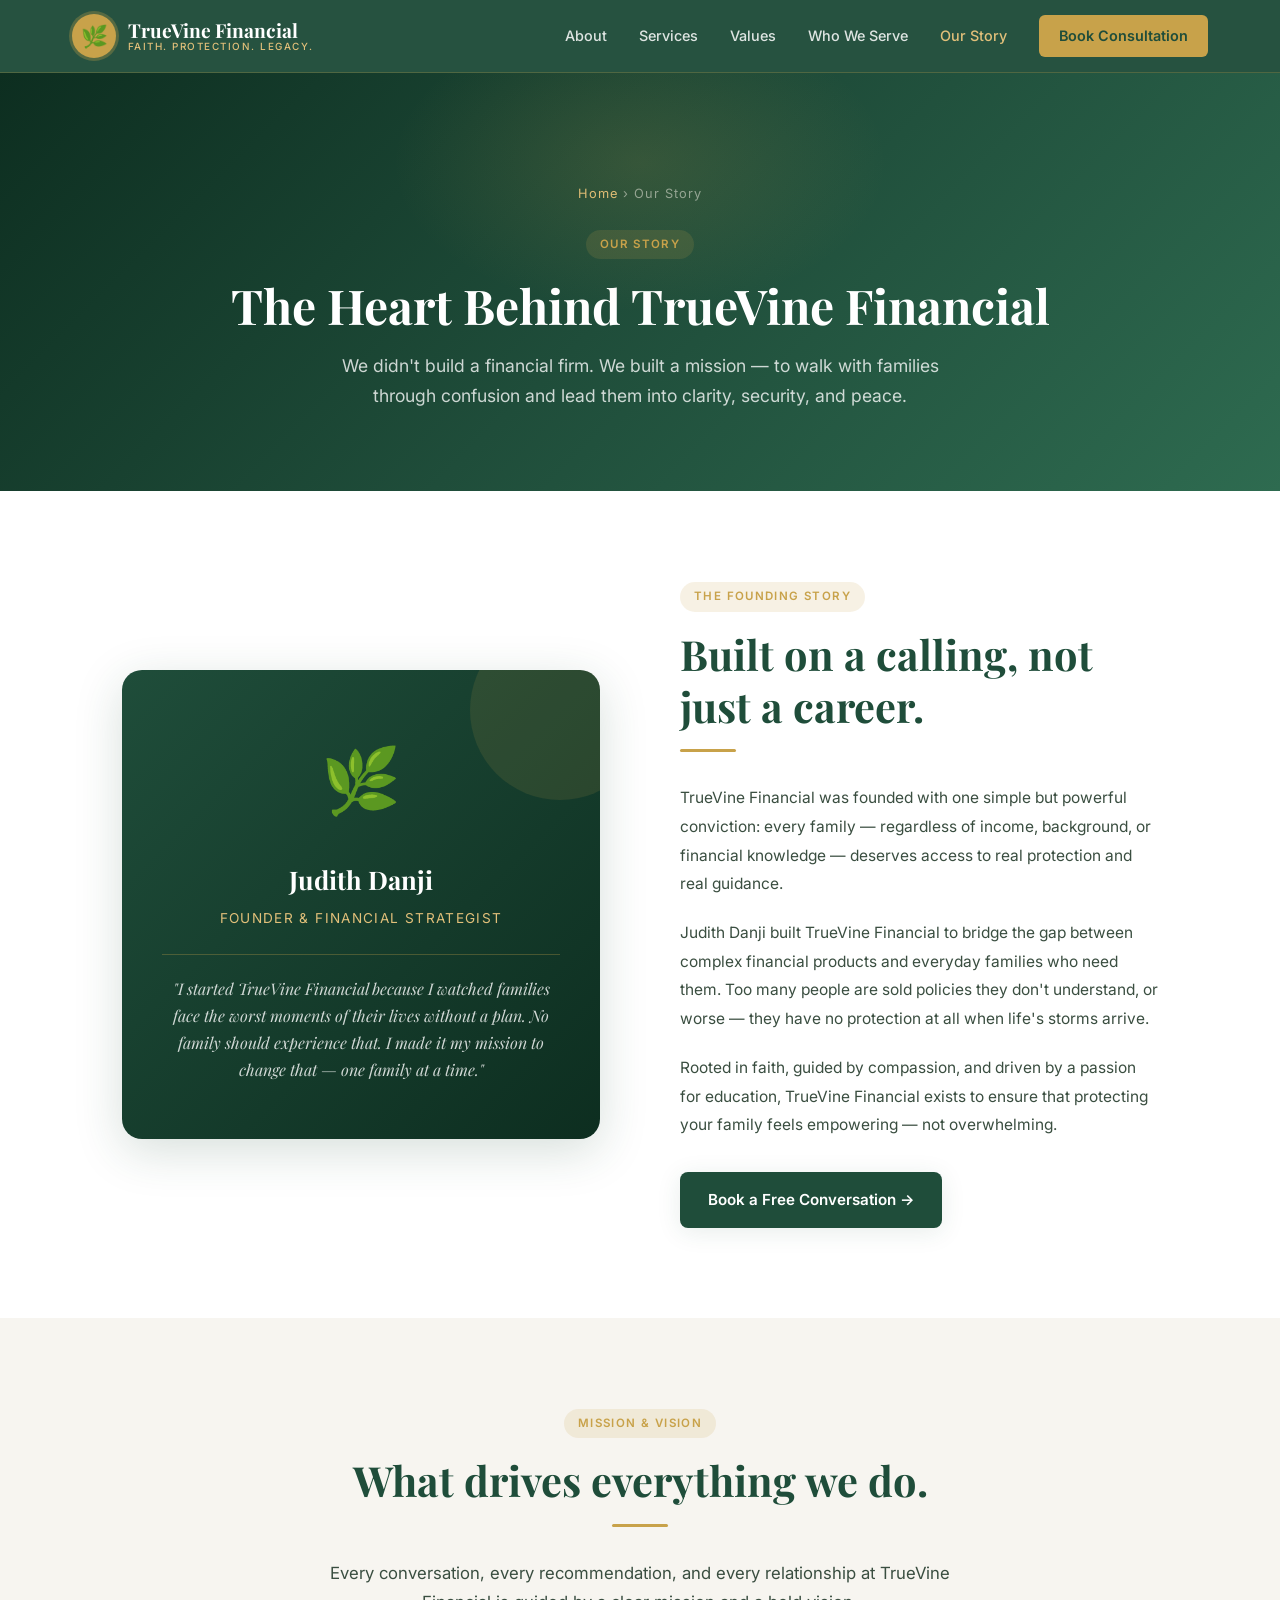
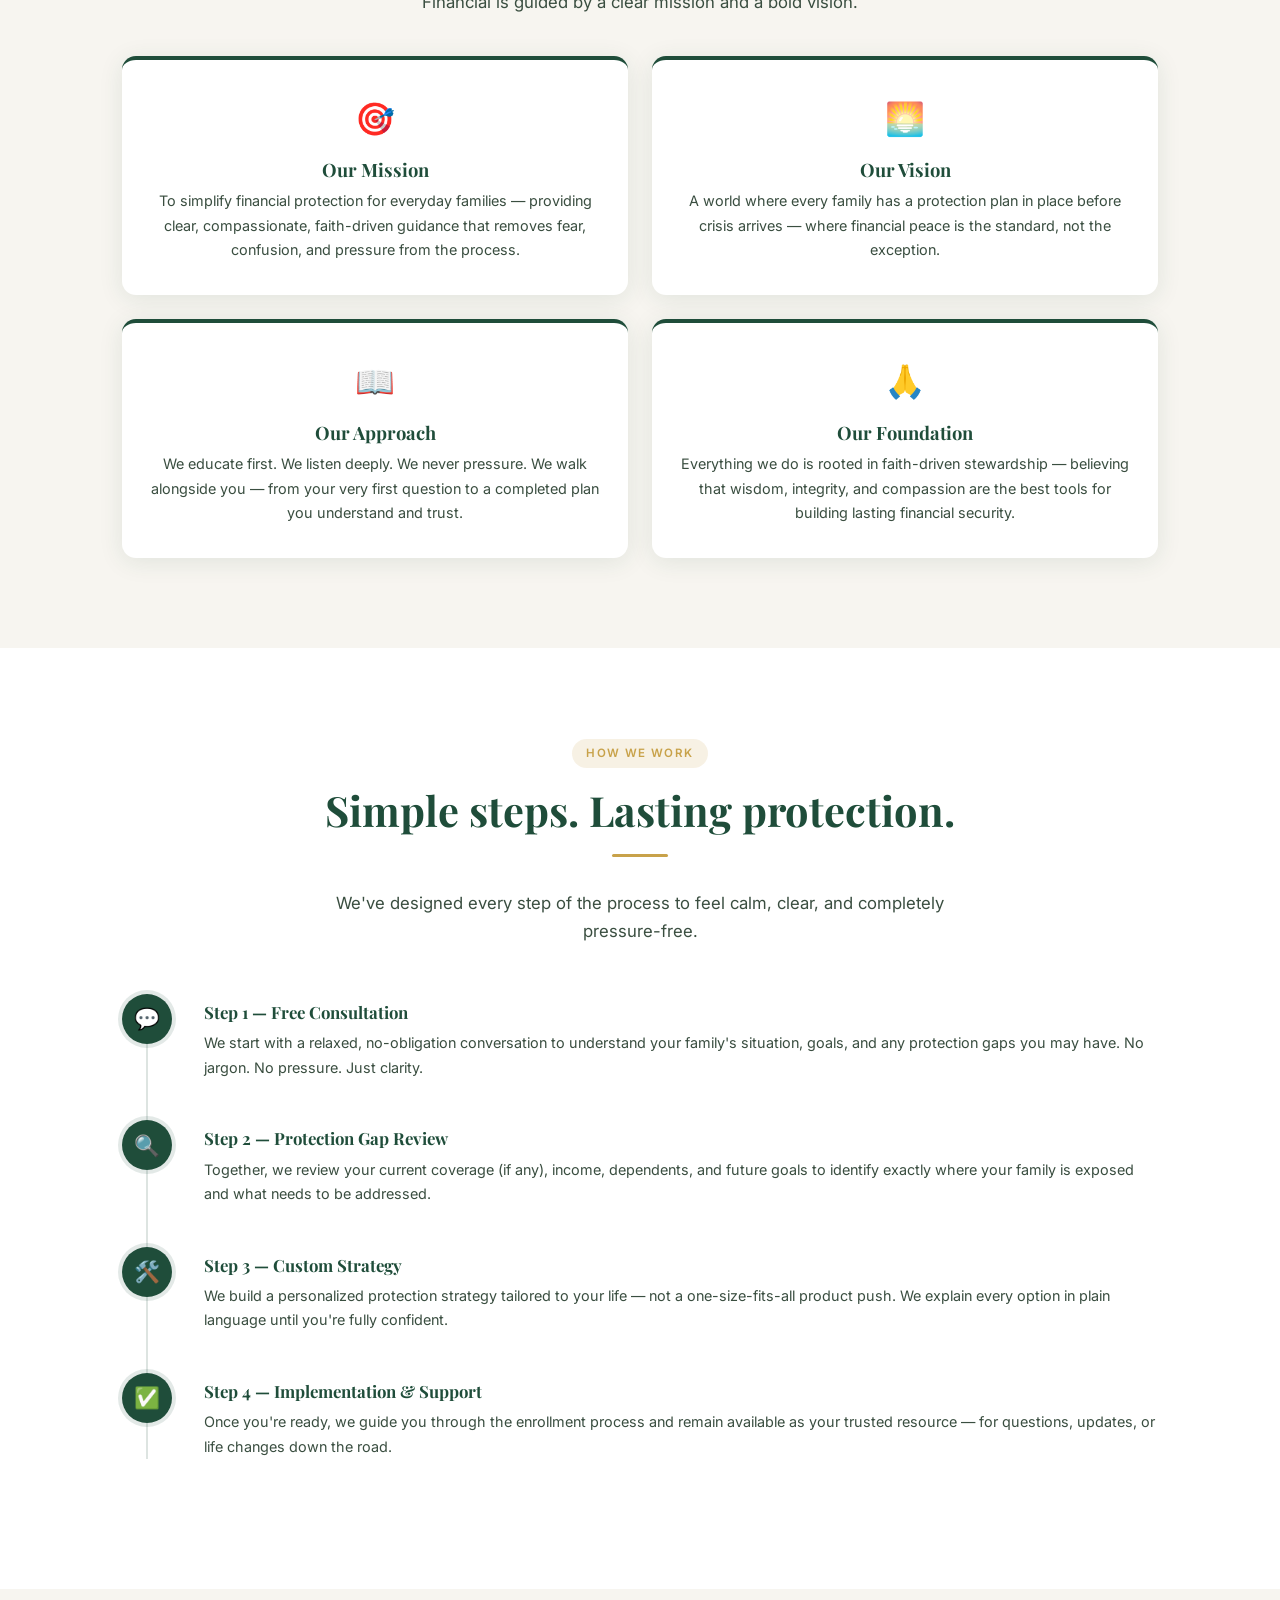
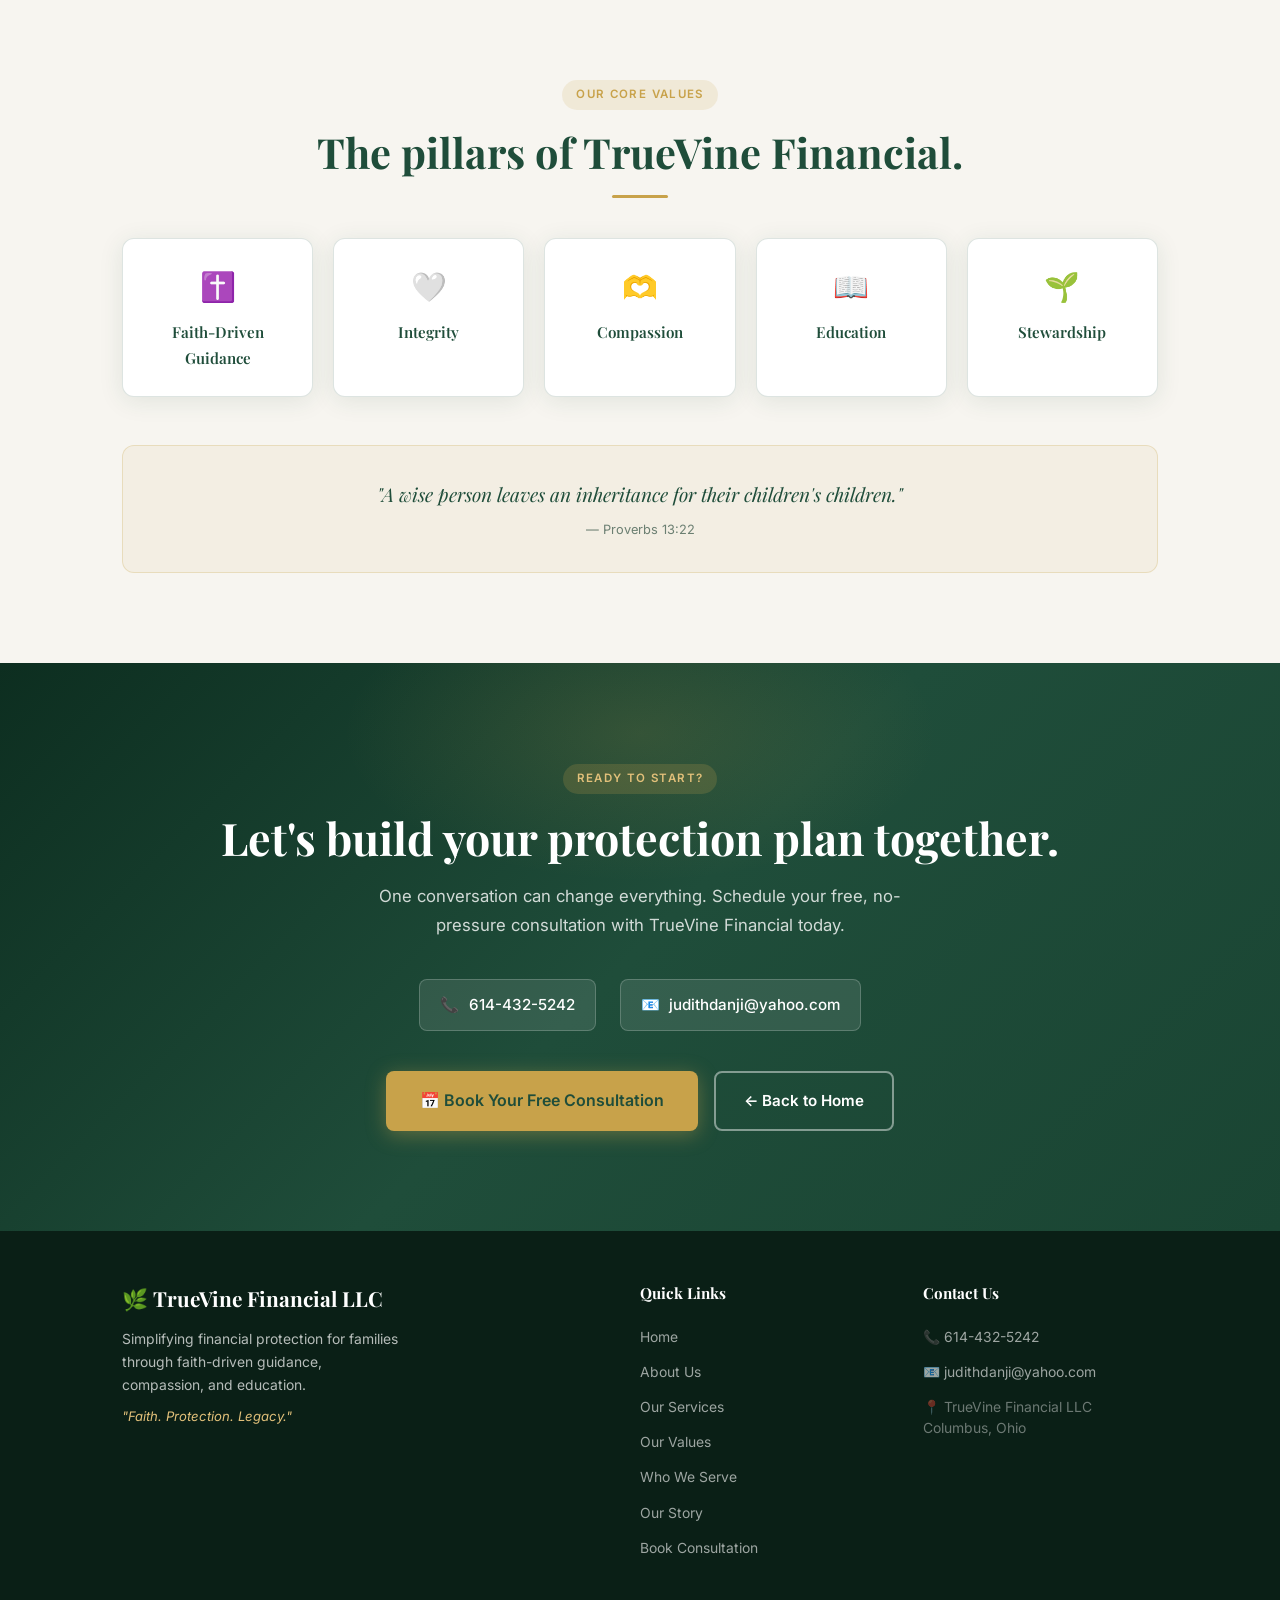
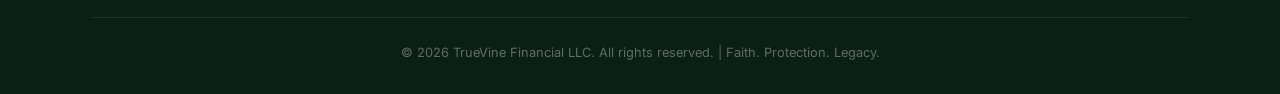
==== about.html @ 6729a031 "final product" ====
<!DOCTYPE html>
<html lang="en">
<head>
  <meta charset="UTF-8" />
  <meta name="viewport" content="width=device-width, initial-scale=1.0" />
  <title>Our Story — TrueVine Financial LLC</title>
  <link href="https://fonts.googleapis.com/css2?family=Playfair+Display:wght@400;600;700&family=Inter:wght@300;400;500;600&display=swap" rel="stylesheet" />
  <link rel="stylesheet" href="styles.css" />
  <style>
    /* ── Page-specific overrides ── */
    .page-hero {
      background: linear-gradient(135deg, #0D2E20 0%, #1F4D3A 50%, #2E6B50 100%);
      padding: 110px 0 80px;
      text-align: center;
      position: relative;
      overflow: hidden;
    }
    .page-hero::before {
      content: '';
      position: absolute; top: -60px; left: 50%; transform: translateX(-50%);
      width: 500px; height: 300px; border-radius: 50%;
      background: radial-gradient(ellipse, rgba(200,162,74,0.15) 0%, transparent 70%);
      pointer-events: none;
    }
    .page-hero h1 {
      font-size: clamp(2rem, 4vw, 3rem);
      color: #fff;
      margin-bottom: 1rem;
    }
    .page-hero p {
      font-size: 1.1rem;
      color: rgba(255,255,255,0.78);
      max-width: 600px;
      margin: 0 auto;
    }
    .page-hero .breadcrumb {
      font-size: 0.8rem;
      color: rgba(255,255,255,0.5);
      margin-bottom: 1.5rem;
      letter-spacing: 0.08em;
    }
    .page-hero .breadcrumb a { color: var(--gold-light); }
    .page-hero .breadcrumb a:hover { text-decoration: underline; }

    /* Story section */
    .story-grid {
      display: grid;
      grid-template-columns: 1fr 1fr;
      gap: 5rem;
      align-items: center;
    }
    .story-visual {
      background: linear-gradient(135deg, var(--green), #0D2E20);
      border-radius: 20px;
      padding: 3.5rem 2.5rem;
      text-align: center;
      color: #fff;
      box-shadow: var(--shadow-lg);
      position: relative;
      overflow: hidden;
    }
    .story-visual::before {
      content: '';
      position: absolute; top: -50px; right: -50px;
      width: 180px; height: 180px; border-radius: 50%;
      background: rgba(200,162,74,0.12);
    }
    .story-visual-icon { font-size: 4rem; margin-bottom: 1.5rem; }
    .story-visual-name {
      font-family: 'Playfair Display', serif;
      font-size: 1.6rem; font-weight: 700;
      margin-bottom: 0.3rem;
    }
    .story-visual-title {
      font-size: 0.85rem;
      color: var(--gold-light);
      letter-spacing: 0.1em;
      text-transform: uppercase;
      margin-bottom: 1.5rem;
    }
    .story-visual-quote {
      font-family: 'Playfair Display', serif;
      font-size: 1rem;
      font-style: italic;
      color: rgba(255,255,255,0.8);
      border-top: 1px solid rgba(200,162,74,0.3);
      padding-top: 1.25rem;
      line-height: 1.7;
    }

    /* Mission / vision cards */
    .mv-grid {
      display: grid;
      grid-template-columns: 1fr 1fr;
      gap: 1.5rem;
      margin-top: 2.5rem;
    }
    .mv-card {
      background: #fff;
      border-radius: 14px;
      padding: 2rem 1.75rem;
      box-shadow: var(--shadow);
      border-top: 4px solid var(--green);
      transition: transform 0.25s, box-shadow 0.25s, border-color 0.25s;
    }
    .mv-card:hover { transform: translateY(-5px); box-shadow: var(--shadow-lg); border-color: var(--gold); }
    .mv-card .mv-icon { font-size: 2rem; margin-bottom: 0.75rem; }
    .mv-card h3 { font-family: 'Playfair Display', serif; font-size: 1.15rem; color: var(--green); margin-bottom: 0.5rem; }
    .mv-card p { font-size: 0.9rem; color: var(--text-mid); line-height: 1.7; }

    /* Timeline */
    .timeline { margin-top: 3rem; position: relative; }
    .timeline::before {
      content: '';
      position: absolute; left: 24px; top: 0; bottom: 0;
      width: 2px; background: rgba(31,77,58,0.15);
    }
    .timeline-item {
      display: flex; gap: 2rem;
      margin-bottom: 2.5rem;
      padding-left: 0;
    }
    .timeline-dot {
      width: 50px; height: 50px; min-width: 50px;
      border-radius: 50%;
      background: var(--green);
      display: flex; align-items: center; justify-content: center;
      font-size: 1.3rem;
      box-shadow: 0 0 0 4px rgba(31,77,58,0.12);
      position: relative; z-index: 1;
    }
    .timeline-content { padding-top: 0.25rem; }
    .timeline-content h4 { font-family: 'Playfair Display', serif; font-size: 1.05rem; color: var(--green); margin-bottom: 0.3rem; }
    .timeline-content p { font-size: 0.9rem; color: var(--text-mid); line-height: 1.7; }

    @media (max-width: 900px) {
      .story-grid { grid-template-columns: 1fr; }
      .mv-grid { grid-template-columns: 1fr; }
    }
  </style>
</head>
<body>

  <!-- ══════════════════════════════════
       NAVBAR
  ══════════════════════════════════ -->
  <nav class="navbar" aria-label="Main navigation">
    <div class="nav-inner">
      <a href="index.html" class="nav-logo" aria-label="TrueVine Financial Home">
        <div class="logo-icon">🌿</div>
        <div class="logo-text">
          TrueVine Financial
          <span>Faith. Protection. Legacy.</span>
        </div>
      </a>
      <div class="nav-links">
        <a href="index.html#welcome">About</a>
        <a href="index.html#services">Services</a>
        <a href="index.html#values">Values</a>
        <a href="index.html#who-we-serve">Who We Serve</a>
        <a href="about.html" style="color:var(--gold-light);">Our Story</a>
        <a href="contact.html" class="nav-cta">Book Consultation</a>
      </div>
      <button class="nav-toggle" aria-label="Toggle menu">
        <span></span><span></span><span></span>
      </button>
    </div>
  </nav>

  <!-- ══════════════════════════════════
       PAGE HERO
  ══════════════════════════════════ -->
  <section class="page-hero">
    <div class="container">
      <p class="breadcrumb"><a href="index.html">Home</a> &rsaquo; Our Story</p>
      <div class="tag">Our Story</div>
      <h1>The Heart Behind TrueVine Financial</h1>
      <p>
        We didn't build a financial firm. We built a mission — to walk with families
        through confusion and lead them into clarity, security, and peace.
      </p>
    </div>
  </section>

  <!-- ══════════════════════════════════
       FOUNDER STORY
  ══════════════════════════════════ -->
  <section class="section" id="founder">
    <div class="container">
      <div class="story-grid">
        <div class="story-visual">
          <div class="story-visual-icon">🌿</div>
          <div class="story-visual-name">Judith Danji</div>
          <div class="story-visual-title">Founder &amp; Financial Strategist</div>
          <div class="story-visual-quote">
            "I started TrueVine Financial because I watched families face the worst moments of their lives without a plan.
            No family should experience that. I made it my mission to change that — one family at a time."
          </div>
        </div>
        <div class="fade-up">
          <div class="tag">The Founding Story</div>
          <h2 class="section-title">Built on a calling, not just a career.</h2>
          <div class="divider"></div>
          <p style="color:var(--text-mid); font-size:0.97rem; line-height:1.85; margin-bottom:1.25rem;">
            TrueVine Financial was founded with one simple but powerful conviction: every family —
            regardless of income, background, or financial knowledge — deserves access to real protection
            and real guidance.
          </p>
          <p style="color:var(--text-mid); font-size:0.97rem; line-height:1.85; margin-bottom:1.25rem;">
            Judith Danji built TrueVine Financial to bridge the gap between complex financial products and
            everyday families who need them. Too many people are sold policies they don't understand, or worse —
            they have no protection at all when life's storms arrive.
          </p>
          <p style="color:var(--text-mid); font-size:0.97rem; line-height:1.85;">
            Rooted in faith, guided by compassion, and driven by a passion for education, TrueVine Financial
            exists to ensure that protecting your family feels empowering — not overwhelming.
          </p>
          <a href="contact.html" class="btn btn-green" style="margin-top:2rem; display:inline-flex;">
            Book a Free Conversation →
          </a>
        </div>
      </div>
    </div>
  </section>

  <!-- ══════════════════════════════════
       MISSION & VISION
  ══════════════════════════════════ -->
  <section class="section section-alt" id="mission">
    <div class="container center">
      <div class="tag">Mission &amp; Vision</div>
      <h2 class="section-title">What drives everything we do.</h2>
      <div class="divider"></div>
      <p class="section-sub">
        Every conversation, every recommendation, and every relationship at TrueVine Financial
        is guided by a clear mission and a bold vision.
      </p>
      <div class="mv-grid">
        <div class="mv-card fade-up">
          <div class="mv-icon">🎯</div>
          <h3>Our Mission</h3>
          <p>
            To simplify financial protection for everyday families — providing clear, compassionate,
            faith-driven guidance that removes fear, confusion, and pressure from the process.
          </p>
        </div>
        <div class="mv-card fade-up">
          <div class="mv-icon">🌅</div>
          <h3>Our Vision</h3>
          <p>
            A world where every family has a protection plan in place before crisis arrives — where
            financial peace is the standard, not the exception.
          </p>
        </div>
        <div class="mv-card fade-up">
          <div class="mv-icon">📖</div>
          <h3>Our Approach</h3>
          <p>
            We educate first. We listen deeply. We never pressure. We walk alongside you —
            from your very first question to a completed plan you understand and trust.
          </p>
        </div>
        <div class="mv-card fade-up">
          <div class="mv-icon">🙏</div>
          <h3>Our Foundation</h3>
          <p>
            Everything we do is rooted in faith-driven stewardship — believing that wisdom,
            integrity, and compassion are the best tools for building lasting financial security.
          </p>
        </div>
      </div>
    </div>
  </section>

  <!-- ══════════════════════════════════
       HOW WE WORK
  ══════════════════════════════════ -->
  <section class="section" id="how-we-work">
    <div class="container">
      <div class="center">
        <div class="tag">How We Work</div>
        <h2 class="section-title">Simple steps. Lasting protection.</h2>
        <div class="divider"></div>
        <p class="section-sub">
          We've designed every step of the process to feel calm, clear, and completely pressure-free.
        </p>
      </div>
      <div class="timeline fade-up">
        <div class="timeline-item">
          <div class="timeline-dot">💬</div>
          <div class="timeline-content">
            <h4>Step 1 — Free Consultation</h4>
            <p>
              We start with a relaxed, no-obligation conversation to understand your family's situation,
              goals, and any protection gaps you may have. No jargon. No pressure. Just clarity.
            </p>
          </div>
        </div>
        <div class="timeline-item">
          <div class="timeline-dot">🔍</div>
          <div class="timeline-content">
            <h4>Step 2 — Protection Gap Review</h4>
            <p>
              Together, we review your current coverage (if any), income, dependents, and future goals
              to identify exactly where your family is exposed and what needs to be addressed.
            </p>
          </div>
        </div>
        <div class="timeline-item">
          <div class="timeline-dot">🛠️</div>
          <div class="timeline-content">
            <h4>Step 3 — Custom Strategy</h4>
            <p>
              We build a personalized protection strategy tailored to your life — not a one-size-fits-all
              product push. We explain every option in plain language until you're fully confident.
            </p>
          </div>
        </div>
        <div class="timeline-item">
          <div class="timeline-dot">✅</div>
          <div class="timeline-content">
            <h4>Step 4 — Implementation &amp; Support</h4>
            <p>
              Once you're ready, we guide you through the enrollment process and remain available
              as your trusted resource — for questions, updates, or life changes down the road.
            </p>
          </div>
        </div>
      </div>
    </div>
  </section>

  <!-- ══════════════════════════════════
       VALUES RECAP
  ══════════════════════════════════ -->
  <section class="section section-alt" id="values">
    <div class="container center">
      <div class="tag">Our Core Values</div>
      <h2 class="section-title">The pillars of TrueVine Financial.</h2>
      <div class="divider"></div>
      <div class="values-grid" style="margin-top:2.5rem;">
        <div class="value-pill fade-up"><div class="v-icon">✝️</div><div class="v-text">Faith-Driven Guidance</div></div>
        <div class="value-pill fade-up"><div class="v-icon">🤍</div><div class="v-text">Integrity</div></div>
        <div class="value-pill fade-up"><div class="v-icon">🫶</div><div class="v-text">Compassion</div></div>
        <div class="value-pill fade-up"><div class="v-icon">📖</div><div class="v-text">Education</div></div>
        <div class="value-pill fade-up"><div class="v-icon">🌱</div><div class="v-text">Stewardship</div></div>
      </div>
      <blockquote class="faith-scripture fade-up" style="margin-top:3rem;">
        "A wise person leaves an inheritance for their children's children."
        <span>— Proverbs 13:22</span>
      </blockquote>
    </div>
  </section>

  <!-- ══════════════════════════════════
       CTA
  ══════════════════════════════════ -->
  <section class="cta-section">
    <div class="container" style="position:relative; z-index:2;">
      <div class="tag" style="background:rgba(200,162,74,0.2); color:var(--gold-light);">Ready to Start?</div>
      <h2>Let's build your protection plan together.</h2>
      <p>
        One conversation can change everything. Schedule your free, no-pressure
        consultation with TrueVine Financial today.
      </p>
      <div class="cta-contacts">
        <div class="cta-contact-item">📞 <a href="tel:6144325242">614-432-5242</a></div>
        <div class="cta-contact-item">📧 <a href="mailto:judithdanji@yahoo.com">judithdanji@yahoo.com</a></div>
      </div>
      <div class="cta-buttons">
        <a href="contact.html" class="btn btn-primary" style="font-size:1rem; padding:16px 34px;">
          📅 Book Your Free Consultation
        </a>
        <a href="index.html" class="btn btn-outline">← Back to Home</a>
      </div>
    </div>
  </section>

  <!-- ══════════════════════════════════
       FOOTER
  ══════════════════════════════════ -->
  <footer aria-label="Site footer">
    <div class="footer-inner">
      <div class="footer-brand">
        <div class="logo-text">🌿 TrueVine Financial LLC</div>
        <p>Simplifying financial protection for families through faith-driven guidance, compassion, and education.</p>
        <div class="tagline">"Faith. Protection. Legacy."</div>
      </div>
      <div class="footer-col">
        <h5>Quick Links</h5>
        <ul>
          <li><a href="index.html">Home</a></li>
          <li><a href="index.html#welcome">About Us</a></li>
          <li><a href="index.html#services">Our Services</a></li>
          <li><a href="index.html#values">Our Values</a></li>
          <li><a href="index.html#who-we-serve">Who We Serve</a></li>
          <li><a href="about.html">Our Story</a></li>
          <li><a href="contact.html">Book Consultation</a></li>
        </ul>
      </div>
      <div class="footer-col">
        <h5>Contact Us</h5>
        <ul>
          <li><a href="tel:6144325242">📞 614-432-5242</a></li>
          <li><a href="mailto:judithdanji@yahoo.com">📧 judithdanji@yahoo.com</a></li>
          <li style="font-size:0.87rem; color:rgba(255,255,255,0.4); margin-top:0.75rem; line-height:1.5;">
            📍 TrueVine Financial LLC<br/>Columbus, Ohio
          </li>
        </ul>
      </div>
    </div>
    <div class="footer-bottom">
      <p>© 2026 TrueVine Financial LLC. All rights reserved. | Faith. Protection. Legacy.</p>
    </div>
  </footer>

  <script>
    // Fade-up animations
    const observer = new IntersectionObserver((entries) => {
      entries.forEach(entry => { if (entry.isIntersecting) entry.target.classList.add('visible'); });
    }, { threshold: 0.12 });
    document.querySelectorAll('.fade-up').forEach(el => observer.observe(el));

    // Mobile nav toggle
    const toggle = document.querySelector('.nav-toggle');
    const links  = document.querySelector('.nav-links');
    if (toggle && links) {
      toggle.addEventListener('click', () => {
        const open = links.style.display === 'flex';
        links.style.display = open ? 'none' : 'flex';
        links.style.flexDirection = 'column';
        links.style.position = 'absolute';
        links.style.top = '72px';
        links.style.left = '0'; links.style.right = '0';
        links.style.background = 'rgba(31,77,58,0.98)';
        links.style.padding = '1.5rem 2rem';
        links.style.gap = '1.25rem';
        links.style.zIndex = '998';
      });
    }
  </script>
</body>
</html>
---- styles.css ----
/* ── Reset & Base ── */
*, *::before, *::after { box-sizing: border-box; margin: 0; padding: 0; }
:root {
  --green:       #1F4D3A;
  --green-mid:   #2E6B50;
  --green-light: #3D8A65;
  --gold:        #C8A24A;
  --gold-light:  #E2C07A;
  --white:       #FFFFFF;
  --off-white:   #F7F5F0;
  --text-dark:   #1A2E23;
  --text-mid:    #3A4E40;
  --text-light:  #6B7F72;
  --shadow:      0 4px 24px rgba(31,77,58,0.10);
  --shadow-lg:   0 12px 48px rgba(31,77,58,0.18);
}
html { scroll-behavior: smooth; }
body {
  font-family: 'Inter', sans-serif;
  color: var(--text-dark);
  background: var(--white);
  line-height: 1.7;
}
h1, h2, h3 { font-family: 'Playfair Display', serif; line-height: 1.25; }
a { text-decoration: none; color: inherit; }
img { max-width: 100%; display: block; }

/* ── Utility ── */
.container { max-width: 1100px; margin: 0 auto; padding: 0 2rem; }
.section { padding: 90px 0; }
.section-alt { background: var(--off-white); }
.tag {
  display: inline-block;
  background: rgba(200,162,74,0.15);
  color: var(--gold);
  font-size: 0.72rem;
  font-weight: 600;
  letter-spacing: 0.12em;
  text-transform: uppercase;
  padding: 5px 14px;
  border-radius: 50px;
  margin-bottom: 1rem;
}
.section-title {
  font-size: clamp(1.75rem, 3.5vw, 2.6rem);
  color: var(--green);
  margin-bottom: 1.1rem;
}
.section-sub {
  font-size: 1.05rem;
  color: var(--text-mid);
  max-width: 640px;
  margin-bottom: 2.5rem;
}
.divider {
  width: 56px; height: 3px;
  background: var(--gold);
  border-radius: 2px;
  margin: 1rem 0 2rem;
}
.center { text-align: center; }
.center .divider { margin-left: auto; margin-right: auto; }
.center .section-sub { margin-left: auto; margin-right: auto; }

/* ── Navbar ── */
.navbar {
  position: sticky; top: 0; z-index: 999;
  background: rgba(31,77,58,0.97);
  backdrop-filter: blur(10px);
  border-bottom: 1px solid rgba(200,162,74,0.25);
}
.nav-inner {
  display: flex; align-items: center; justify-content: space-between;
  padding: 0 2rem; height: 72px; max-width: 1200px; margin: 0 auto;
}
.nav-logo { display: flex; align-items: center; gap: 0.75rem; }
.nav-logo .logo-icon {
  width: 44px; height: 44px;
  background: var(--gold);
  border-radius: 50%;
  display: flex; align-items: center; justify-content: center;
  font-size: 1.35rem;
  flex-shrink: 0;
  box-shadow: 0 0 0 3px rgba(200,162,74,0.3);
}
.nav-logo .logo-text {
  font-family: 'Playfair Display', serif;
  font-size: 1.2rem; font-weight: 700;
  color: var(--white); line-height: 1.15;
}
.nav-logo .logo-text span {
  display: block; font-family: 'Inter', sans-serif;
  font-size: 0.62rem; font-weight: 500;
  color: var(--gold-light); letter-spacing: 0.15em; text-transform: uppercase;
}
.nav-links { display: flex; align-items: center; gap: 2rem; }
.nav-links a {
  color: rgba(255,255,255,0.85); font-size: 0.9rem;
  font-weight: 500; transition: color 0.2s;
}
.nav-links a:hover { color: var(--gold-light); }
.nav-cta {
  background: var(--gold); color: var(--green) !important;
  padding: 9px 20px; border-radius: 6px;
  font-weight: 600 !important; transition: background 0.2s !important;
}
.nav-cta:hover { background: var(--gold-light) !important; color: var(--green) !important; }
.nav-toggle { display: none; background: none; border: none; cursor: pointer; padding: 4px; }
.nav-toggle span {
  display: block; width: 24px; height: 2px;
  background: var(--white); margin: 5px 0; border-radius: 2px;
  transition: 0.3s;
}

/* ── Hero ── */
.hero {
  position: relative; overflow: hidden;
  background: linear-gradient(135deg, #0D2E20 0%, #1F4D3A 40%, #2E6B50 75%, #1A4533 100%);
  min-height: 92vh;
  display: flex; align-items: center;
}
/* Vine decorative circles */
.hero::before {
  content: '';
  position: absolute; top: -120px; right: -120px;
  width: 600px; height: 600px;
  border-radius: 50%;
  background: radial-gradient(circle, rgba(200,162,74,0.12) 0%, transparent 70%);
  pointer-events: none;
}
.hero::after {
  content: '';
  position: absolute; bottom: -80px; left: -100px;
  width: 500px; height: 500px;
  border-radius: 50%;
  background: radial-gradient(circle, rgba(61,138,101,0.18) 0%, transparent 70%);
  pointer-events: none;
}
.hero-light {
  position: absolute; top: 0; left: 50%;
  transform: translateX(-50%);
  width: 300px; height: 300px;
  background: radial-gradient(ellipse at center, rgba(200,162,74,0.18) 0%, transparent 70%);
  pointer-events: none;
}
.hero-inner {
  position: relative; z-index: 2;
  display: grid; grid-template-columns: 1fr 1fr;
  gap: 4rem; align-items: center;
  max-width: 1100px; margin: 0 auto; padding: 4rem 2rem;
}
.hero-badge {
  display: inline-flex; align-items: center; gap: 6px;
  background: rgba(200,162,74,0.15); border: 1px solid rgba(200,162,74,0.3);
  color: var(--gold-light); font-size: 0.72rem; font-weight: 600;
  letter-spacing: 0.12em; text-transform: uppercase;
  padding: 6px 14px; border-radius: 50px; margin-bottom: 1.5rem;
}
.hero h1 {
  font-size: clamp(2rem, 4.5vw, 3.4rem);
  color: var(--white); margin-bottom: 1.5rem;
  font-weight: 700; line-height: 1.2;
}
.hero h1 em { color: var(--gold-light); font-style: normal; }
.hero-sub {
  font-size: 1.05rem; color: rgba(255,255,255,0.8);
  max-width: 520px; margin-bottom: 2.5rem; line-height: 1.75;
}
.hero-buttons { display: flex; flex-wrap: wrap; gap: 1rem; }
.btn {
  display: inline-flex; align-items: center; gap: 8px;
  padding: 15px 28px; border-radius: 8px;
  font-size: 0.95rem; font-weight: 600;
  transition: transform 0.2s, box-shadow 0.2s, background 0.2s;
  cursor: pointer; border: none;
}
.btn:hover { transform: translateY(-2px); }
.btn-primary {
  background: var(--gold); color: var(--green);
  box-shadow: 0 4px 20px rgba(200,162,74,0.4);
}
.btn-primary:hover { background: var(--gold-light); box-shadow: 0 6px 28px rgba(200,162,74,0.55); }
.btn-outline {
  background: transparent;
  border: 2px solid rgba(255,255,255,0.45);
  color: var(--white);
}
.btn-outline:hover { border-color: var(--gold-light); color: var(--gold-light); }
.btn-green {
  background: var(--green); color: var(--white);
  box-shadow: var(--shadow);
}
.btn-green:hover { background: var(--green-mid); box-shadow: var(--shadow-lg); }

/* Hero graphic side */
.hero-graphic {
  display: flex; justify-content: center; align-items: center;
}
.logo-shield {
  position: relative;
  width: 340px; height: 380px;
  display: flex; flex-direction: column;
  align-items: center; justify-content: center;
}
.shield-svg {
  width: 100%; height: 100%;
  position: absolute; top: 0; left: 0;
}
.shield-content {
  position: relative; z-index: 2;
  text-align: center; padding: 1rem;
}
.shield-icon { font-size: 3.5rem; line-height: 1; }
.shield-name {
  font-family: 'Playfair Display', serif;
  font-size: 2rem; font-weight: 700;
  color: var(--white); line-height: 1.1;
}
.shield-llc {
  font-family: 'Inter', sans-serif;
  font-size: 0.75rem; font-weight: 600;
  letter-spacing: 0.2em; text-transform: uppercase;
  color: var(--gold-light); margin-bottom: 0.5rem;
}
.shield-tagline {
  font-size: 0.75rem; font-style: italic;
  color: rgba(255,255,255,0.65); letter-spacing: 0.08em;
}
.hero-stats {
  display: flex; gap: 2rem; margin-top: 3rem; padding-top: 2rem;
  border-top: 1px solid rgba(255,255,255,0.12);
}
.stat-item { text-align: center; }
.stat-num { font-family: 'Playfair Display', serif; font-size: 1.6rem; color: var(--gold-light); font-weight: 700; }
.stat-label { font-size: 0.72rem; color: rgba(255,255,255,0.6); text-transform: uppercase; letter-spacing: 0.1em; }

/* ── Welcome ── */
.welcome-grid {
  display: grid; grid-template-columns: 1fr 1fr;
  gap: 5rem; align-items: center;
}
.welcome-visual {
  background: linear-gradient(135deg, var(--green), var(--green-mid));
  border-radius: 20px; padding: 3.5rem;
  display: flex; flex-direction: column; align-items: center; justify-content: center;
  gap: 1.5rem; text-align: center;
  box-shadow: var(--shadow-lg);
  min-height: 380px;
  position: relative; overflow: hidden;
}
.welcome-visual::before {
  content: '';
  position: absolute; top: -60px; right: -60px;
  width: 220px; height: 220px; border-radius: 50%;
  background: rgba(200,162,74,0.12);
}
.welcome-visual-icon { font-size: 4rem; }
.welcome-visual-text {
  font-family: 'Playfair Display', serif;
  font-size: 1.4rem; color: var(--white);
  font-style: italic; line-height: 1.4;
}
.welcome-visual-quote {
  font-size: 0.85rem; color: var(--gold-light);
  border-top: 1px solid rgba(200,162,74,0.3);
  padding-top: 1rem; width: 100%;
}

/* ── Services ── */
.services-grid {
  display: grid;
  grid-template-columns: repeat(auto-fit, minmax(200px, 1fr));
  gap: 1.5rem; margin-top: 3rem;
}
.service-card {
  background: var(--white);
  border: 1px solid rgba(31,77,58,0.1);
  border-radius: 14px; padding: 2rem 1.5rem;
  text-align: center;
  box-shadow: var(--shadow);
  transition: transform 0.25s, box-shadow 0.25s, border-color 0.25s;
  position: relative; overflow: hidden;
}
.service-card::after {
  content: '';
  position: absolute; bottom: 0; left: 0; right: 0;
  height: 3px; background: var(--gold);
  transform: scaleX(0); transform-origin: left;
  transition: transform 0.3s;
}
.service-card:hover { transform: translateY(-6px); box-shadow: var(--shadow-lg); border-color: rgba(200,162,74,0.3); }
.service-card:hover::after { transform: scaleX(1); }
.service-icon { font-size: 2.2rem; margin-bottom: 1rem; }
.service-title { font-family: 'Playfair Display', serif; font-size: 1.05rem; color: var(--green); margin-bottom: 0.5rem; font-weight: 600; }
.service-desc { font-size: 0.85rem; color: var(--text-light); }
.services-goal {
  margin-top: 3rem; text-align: center;
  padding: 1.5rem 2.5rem;
  background: linear-gradient(135deg, rgba(31,77,58,0.06), rgba(200,162,74,0.08));
  border: 1px solid rgba(31,77,58,0.12);
  border-radius: 12px; font-size: 1rem;
  color: var(--text-mid); font-style: italic;
}
.services-goal strong { color: var(--green); font-style: normal; }

/* ── Why It Matters ── */
.why-grid {
  display: grid; grid-template-columns: 1fr 1fr;
  gap: 4rem; align-items: center;
}
.why-card {
  background: var(--white); border-radius: 14px;
  padding: 2.5rem; box-shadow: var(--shadow);
  border-left: 4px solid var(--gold);
  margin-bottom: 1.25rem;
}
.why-card-icon { font-size: 1.5rem; margin-bottom: 0.5rem; }
.why-card h4 { font-family: 'Playfair Display', serif; font-size: 1.1rem; color: var(--green); margin-bottom: 0.4rem; }
.why-card p { font-size: 0.9rem; color: var(--text-mid); }
.why-quote-box {
  background: linear-gradient(135deg, var(--green), #0D2E20);
  border-radius: 16px; padding: 3rem 2.5rem;
  text-align: center; color: var(--white);
  box-shadow: var(--shadow-lg);
}
.why-quote-box .q-icon { font-size: 3rem; color: var(--gold-light); margin-bottom: 1rem; }
.why-quote-box blockquote {
  font-family: 'Playfair Display', serif;
  font-size: 1.4rem; line-height: 1.5;
  color: var(--white); margin-bottom: 1.5rem;
  font-style: italic;
}
.why-quote-box .q-sub { font-size: 0.9rem; color: rgba(255,255,255,0.7); }

/* ── Faith & Values ── */
.values-grid {
  display: grid; grid-template-columns: repeat(auto-fit, minmax(160px, 1fr));
  gap: 1.25rem; margin-top: 2.5rem;
}
.value-pill {
  background: var(--white); border: 1px solid rgba(31,77,58,0.15);
  border-radius: 12px; padding: 1.5rem 1rem;
  text-align: center; box-shadow: var(--shadow);
  transition: transform 0.2s, border-color 0.2s;
}
.value-pill:hover { transform: translateY(-4px); border-color: var(--gold); }
.value-pill .v-icon { font-size: 1.8rem; margin-bottom: 0.5rem; }
.value-pill .v-text { font-family: 'Playfair Display', serif; font-size: 0.95rem; color: var(--green); font-weight: 600; }
.faith-scripture {
  margin-top: 3rem; text-align: center;
  padding: 2rem 3rem;
  background: rgba(200,162,74,0.08);
  border: 1px solid rgba(200,162,74,0.25);
  border-radius: 12px;
  font-family: 'Playfair Display', serif;
  font-size: 1.2rem; font-style: italic;
  color: var(--green);
}
.faith-scripture span { display: block; font-family: 'Inter', sans-serif; font-size: 0.8rem; font-style: normal; color: var(--text-light); margin-top: 0.5rem; }

/* ── Who We Serve ── */
.serve-grid {
  display: grid; grid-template-columns: repeat(auto-fit, minmax(230px, 1fr));
  gap: 1.5rem; margin-top: 2.5rem;
}
.serve-card {
  background: var(--white); border-radius: 14px;
  padding: 2rem 1.75rem;
  box-shadow: var(--shadow);
  border-top: 3px solid var(--green);
  transition: transform 0.25s, box-shadow 0.25s, border-color 0.25s;
  display: flex; gap: 1rem; align-items: flex-start;
}
.serve-card:hover { transform: translateY(-5px); box-shadow: var(--shadow-lg); border-color: var(--gold); }
.serve-card .sc-icon { font-size: 2rem; flex-shrink: 0; }
.serve-card h4 { font-family: 'Playfair Display', serif; font-size: 1rem; color: var(--green); margin-bottom: 0.3rem; }
.serve-card p { font-size: 0.85rem; color: var(--text-light); }

/* ── CTA ── */
.cta-section {
  background: linear-gradient(135deg, #0D2E20 0%, var(--green) 50%, #1A4533 100%);
  padding: 100px 0; text-align: center; position: relative; overflow: hidden;
}
.cta-section::before {
  content: '';
  position: absolute; top: -80px; left: 50%; transform: translateX(-50%);
  width: 600px; height: 300px; border-radius: 50%;
  background: radial-gradient(ellipse, rgba(200,162,74,0.15) 0%, transparent 70%);
}
.cta-section h2 { font-size: clamp(1.8rem, 4vw, 2.8rem); color: var(--white); margin-bottom: 1rem; }
.cta-section p { font-size: 1.05rem; color: rgba(255,255,255,0.8); max-width: 580px; margin: 0 auto 2.5rem; }
.cta-contacts {
  display: flex; justify-content: center; flex-wrap: wrap; gap: 1.5rem;
  margin: 2.5rem 0;
}
.cta-contact-item {
  display: flex; align-items: center; gap: 0.6rem;
  background: rgba(255,255,255,0.1); border: 1px solid rgba(255,255,255,0.2);
  border-radius: 8px; padding: 12px 20px;
  color: var(--white); font-size: 0.95rem; font-weight: 500;
  transition: background 0.2s;
}
.cta-contact-item:hover { background: rgba(255,255,255,0.18); }
.cta-contact-item a { color: var(--white); }
.cta-buttons { display: flex; justify-content: center; gap: 1rem; flex-wrap: wrap; margin-top: 0.5rem; }

/* ── Footer ── */
footer {
  background: #0A1F16; color: rgba(255,255,255,0.7);
  padding: 50px 0 30px;
}
.footer-inner {
  display: grid; grid-template-columns: 2fr 1fr 1fr;
  gap: 3rem; max-width: 1100px; margin: 0 auto; padding: 0 2rem;
}
.footer-brand .logo-text { color: var(--white); margin-bottom: 0.75rem; font-family: 'Playfair Display', serif; font-size: 1.3rem; font-weight: 700; }
.footer-brand p { font-size: 0.87rem; max-width: 280px; line-height: 1.65; }
.footer-brand .tagline { color: var(--gold-light); font-style: italic; font-size: 0.82rem; margin-top: 0.5rem; }
.footer-col h5 { color: var(--white); font-family: 'Playfair Display', serif; font-size: 0.95rem; margin-bottom: 1rem; }
.footer-col ul { list-style: none; }
.footer-col ul li { margin-bottom: 0.5rem; }
.footer-col ul li a { font-size: 0.87rem; color: rgba(255,255,255,0.6); transition: color 0.2s; }
.footer-col ul li a:hover { color: var(--gold-light); }
.footer-bottom {
  text-align: center; margin-top: 3rem; padding-top: 1.5rem;
  border-top: 1px solid rgba(255,255,255,0.08);
  font-size: 0.8rem; color: rgba(255,255,255,0.35);
  max-width: 1100px; margin-left: auto; margin-right: auto; padding-left: 2rem; padding-right: 2rem;
}

/* ── Responsive ── */
@media (max-width: 900px) {
  .hero-inner { grid-template-columns: 1fr; text-align: center; }
  .hero-buttons { justify-content: center; }
  .hero-graphic { display: none; }
  .hero-stats { justify-content: center; }
  .welcome-grid,
  .why-grid { grid-template-columns: 1fr; }
  .footer-inner { grid-template-columns: 1fr 1fr; }
}
@media (max-width: 600px) {
  .section { padding: 60px 0; }
  .nav-links { display: none; }
  .nav-toggle { display: block; }
  .footer-inner { grid-template-columns: 1fr; }
  .why-grid .why-quote-box { margin-top: 0; }
  .hero h1 { font-size: 1.9rem; }
}

/* ── Scroll animations ── */
.fade-up {
  opacity: 0; transform: translateY(28px);
  transition: opacity 0.6s ease, transform 0.6s ease;
}
.fade-up.visible { opacity: 1; transform: translateY(0); }
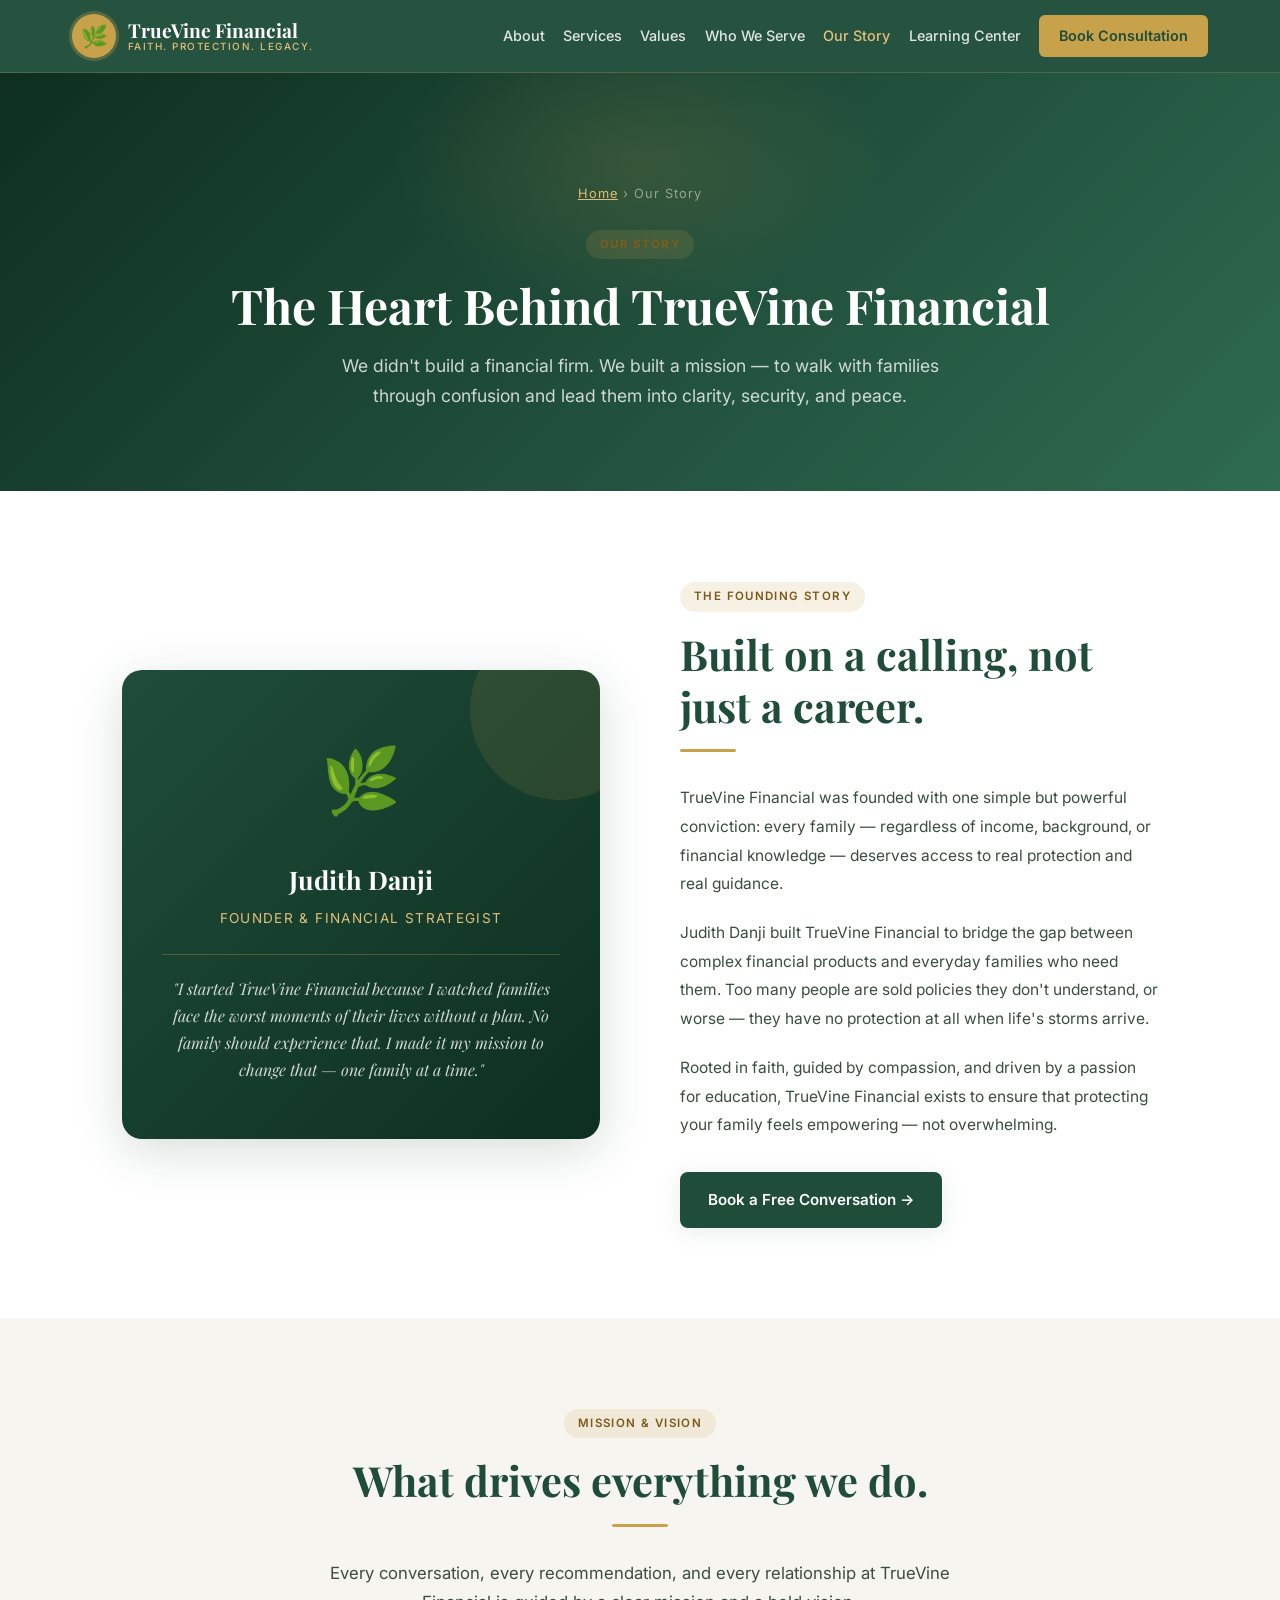
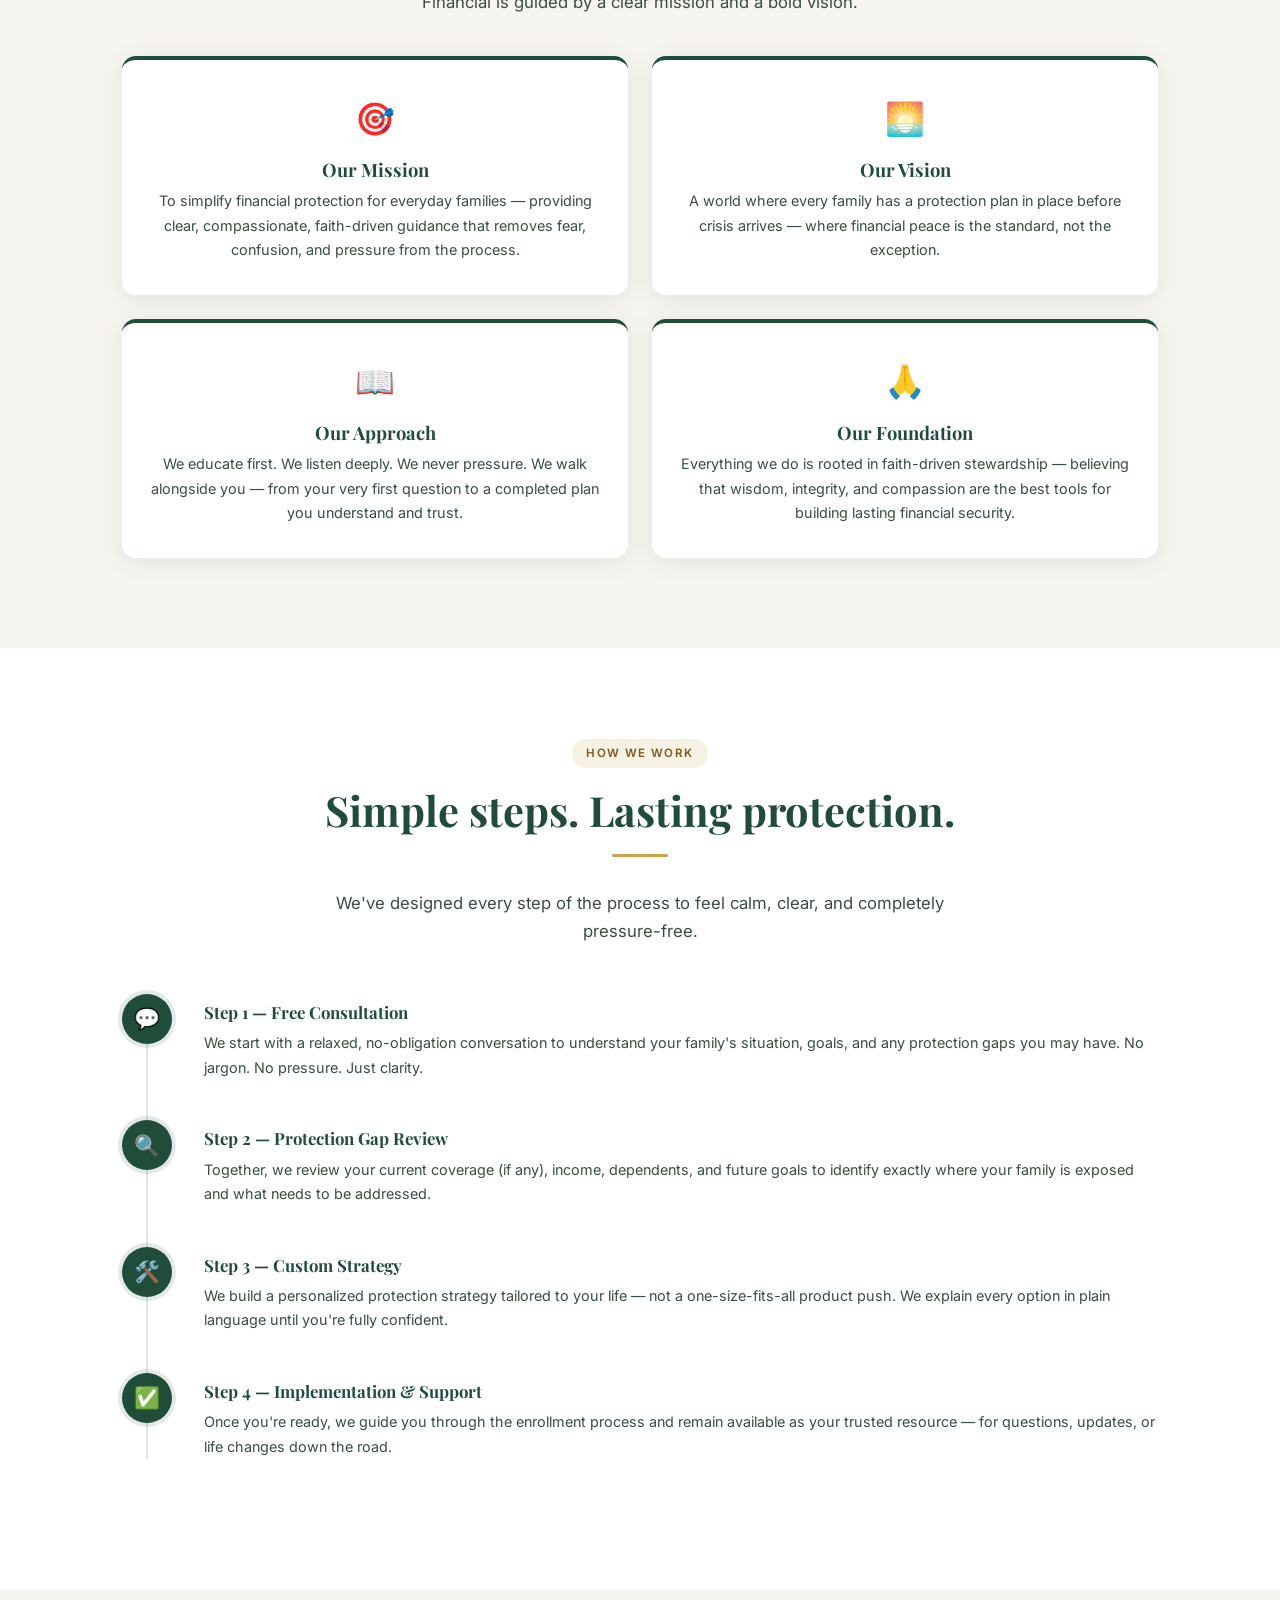
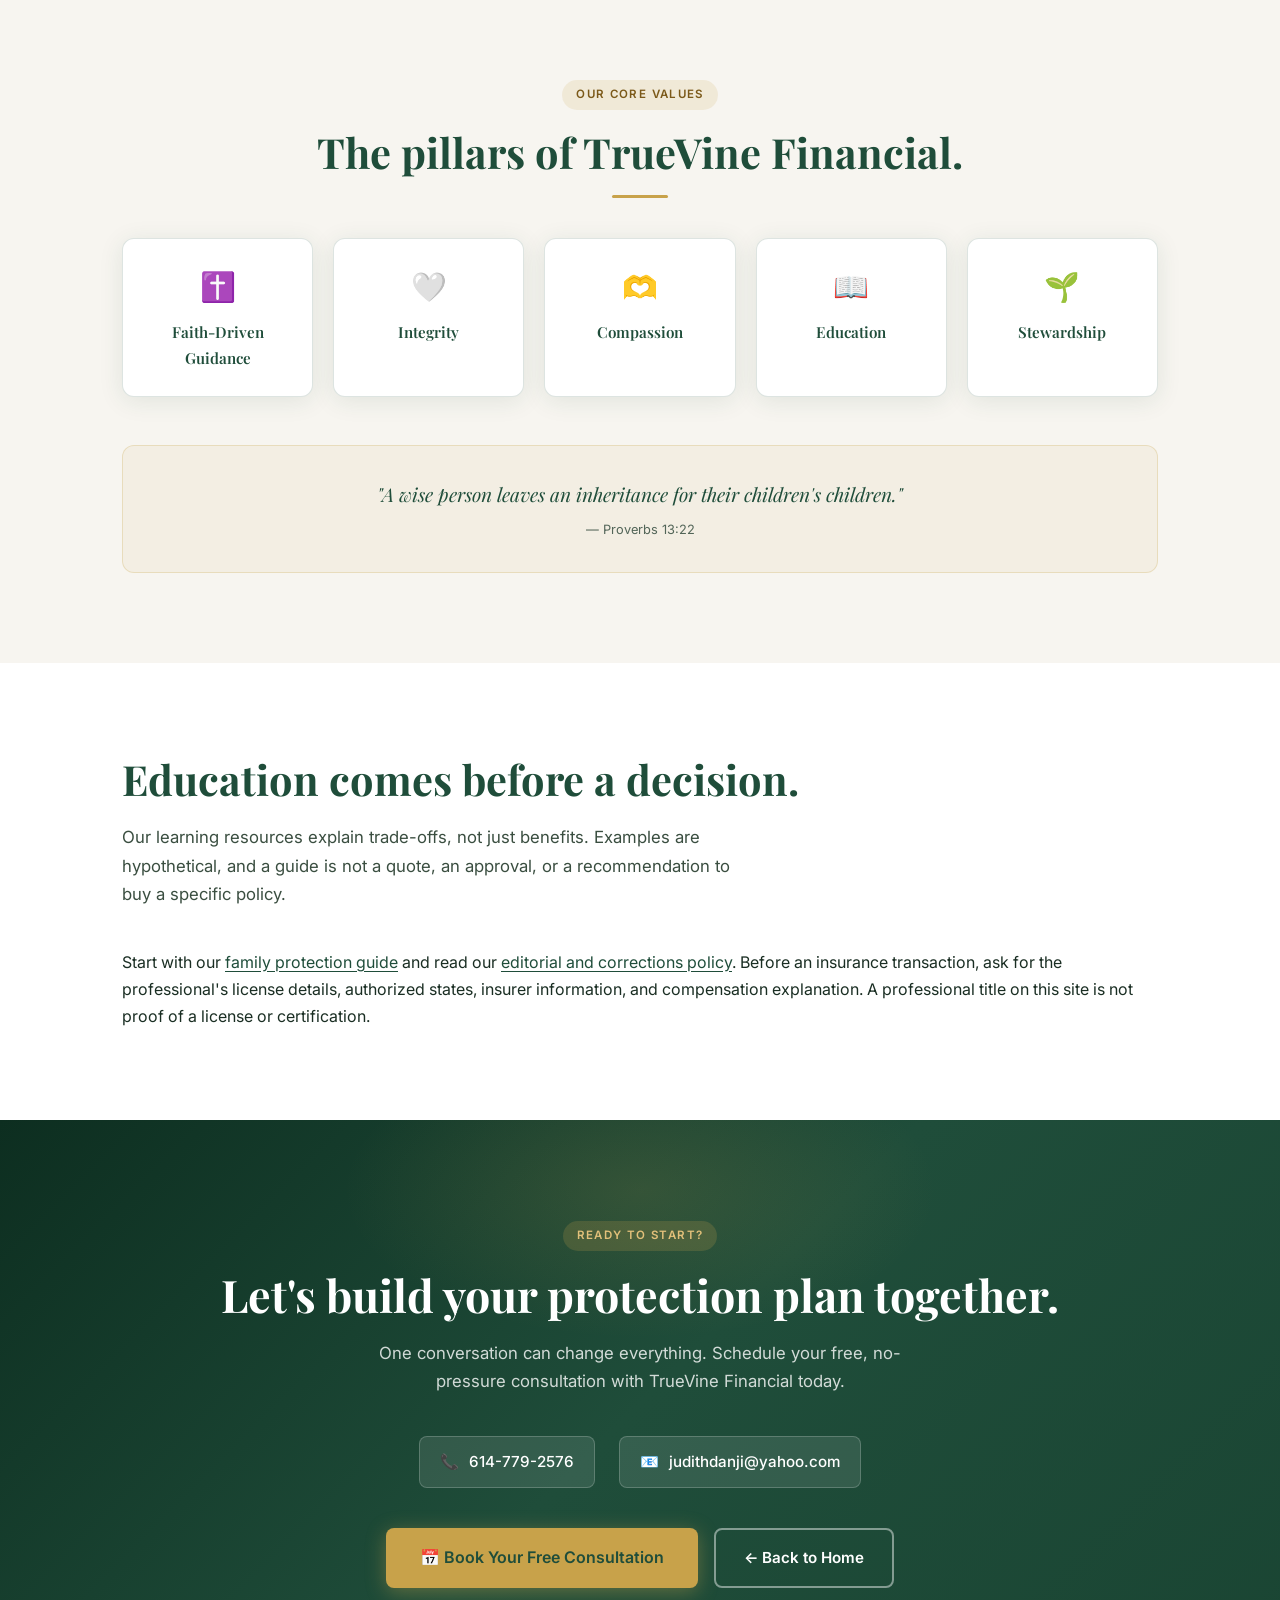
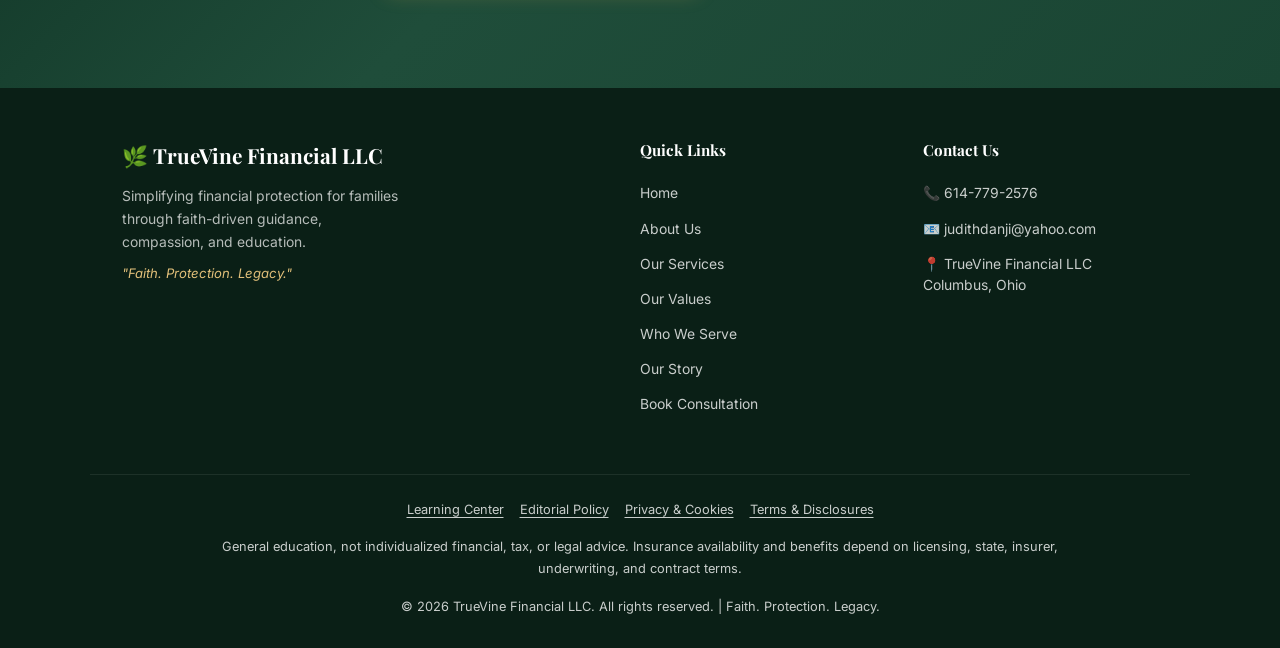
==== commit 962155f1: "resurected website" ====
--- a/about.html
+++ b/about.html
@@ -4,7 +4,22 @@
   <meta charset="UTF-8" />
   <meta name="viewport" content="width=device-width, initial-scale=1.0" />
   <title>Our Story — TrueVine Financial LLC</title>
-  <link href="https://fonts.googleapis.com/css2?family=Playfair+Display:wght@400;600;700&family=Inter:wght@300;400;500;600&display=swap" rel="stylesheet" />
+  <meta name="description" content="Meet TrueVine Financial founder Judith Danji. Learn about our faith-driven mission, education-first approach, and steps toward a clearer family protection plan." />
+  <meta name="author" content="TrueVine Financial LLC">
+  <link rel="canonical" href="https://financialpros.brotherfall.com/about.html" />
+  <meta name="robots" content="index,follow" />
+  <meta name="theme-color" content="#1F4D3A" />
+  <meta property="og:type" content="website" />
+  <meta property="og:site_name" content="TrueVine Financial LLC" />
+  <meta property="og:title" content="Our Story — TrueVine Financial LLC" />
+  <meta property="og:description" content="Meet founder Judith Danji and learn about TrueVine's education-first approach to family protection." />
+  <meta property="og:url" content="https://financialpros.brotherfall.com/about.html" />
+  <meta name="twitter:card" content="summary" />
+  <meta name="twitter:title" content="Our Story — TrueVine Financial LLC" />
+  <meta name="twitter:description" content="Learn about TrueVine's mission and education-first approach." />
+  <link rel="preconnect" href="https://fonts.googleapis.com" />
+  <link rel="preconnect" href="https://fonts.gstatic.com" crossorigin />
+  <link href="https://fonts.googleapis.com/css2?family=Playfair+Display:wght@400;600;700&amp;family=Inter:wght@300;400;500;600&amp;display=swap" rel="stylesheet" />
   <link rel="stylesheet" href="styles.css" />
   <style>
     /* ── Page-specific overrides ── */
@@ -140,6 +155,7 @@
   </style>
 </head>
 <body>
+  <a class="skip-link" href="#main-content">Skip to content</a>
 
   <!-- ══════════════════════════════════
        NAVBAR
@@ -153,15 +169,16 @@
           <span>Faith. Protection. Legacy.</span>
         </div>
       </a>
-      <div class="nav-links">
+      <div class="nav-links" id="main-navigation">
         <a href="index.html#welcome">About</a>
         <a href="index.html#services">Services</a>
         <a href="index.html#values">Values</a>
         <a href="index.html#who-we-serve">Who We Serve</a>
-        <a href="about.html" style="color:var(--gold-light);">Our Story</a>
+        <a href="about.html" aria-current="page">Our Story</a>
+        <a href="protection-guide.html">Learning Center</a>
         <a href="contact.html" class="nav-cta">Book Consultation</a>
       </div>
-      <button class="nav-toggle" aria-label="Toggle menu">
+      <button class="nav-toggle" aria-label="Toggle menu" aria-expanded="false" aria-controls="main-navigation">
         <span></span><span></span><span></span>
       </button>
     </div>
@@ -170,6 +187,7 @@
   <!-- ══════════════════════════════════
        PAGE HERO
   ══════════════════════════════════ -->
+  <main id="main-content">
   <section class="page-hero">
     <div class="container">
       <p class="breadcrumb"><a href="index.html">Home</a> &rsaquo; Our Story</p>
@@ -355,6 +373,17 @@
   <!-- ══════════════════════════════════
        CTA
   ══════════════════════════════════ -->
+  <section class="section education">
+    <div class="container">
+      <h2 class="section-title">Education comes before a decision.</h2>
+      <p class="section-sub">Our learning resources explain trade-offs, not just benefits. Examples are hypothetical,
+        and a guide is not a quote, an approval, or a recommendation to buy a specific policy.</p>
+      <p>Start with our <a href="protection-guide.html">family protection guide</a> and read our
+        <a href="editorial-policy.html">editorial and corrections policy</a>. Before an insurance transaction,
+        ask for the professional's license details, authorized states, insurer information, and compensation explanation.
+        A professional title on this site is not proof of a license or certification.</p>
+    </div>
+  </section>
   <section class="cta-section">
     <div class="container" style="position:relative; z-index:2;">
       <div class="tag" style="background:rgba(200,162,74,0.2); color:var(--gold-light);">Ready to Start?</div>
@@ -364,7 +393,7 @@
         consultation with TrueVine Financial today.
       </p>
       <div class="cta-contacts">
-        <div class="cta-contact-item">📞 <a href="tel:6144325242">614-432-5242</a></div>
+        <div class="cta-contact-item">📞 <a href="tel:+16147792576">614-779-2576</a></div>
         <div class="cta-contact-item">📧 <a href="mailto:judithdanji@yahoo.com">judithdanji@yahoo.com</a></div>
       </div>
       <div class="cta-buttons">
@@ -379,6 +408,7 @@
   <!-- ══════════════════════════════════
        FOOTER
   ══════════════════════════════════ -->
+  </main>
   <footer aria-label="Site footer">
     <div class="footer-inner">
       <div class="footer-brand">
@@ -401,43 +431,27 @@
       <div class="footer-col">
         <h5>Contact Us</h5>
         <ul>
-          <li><a href="tel:6144325242">📞 614-432-5242</a></li>
+          <li><a href="tel:+16147792576">📞 614-779-2576</a></li>
           <li><a href="mailto:judithdanji@yahoo.com">📧 judithdanji@yahoo.com</a></li>
-          <li style="font-size:0.87rem; color:rgba(255,255,255,0.4); margin-top:0.75rem; line-height:1.5;">
+          <li style="font-size:0.87rem; color:rgba(255,255,255,0.78); margin-top:0.75rem; line-height:1.5;">
             📍 TrueVine Financial LLC<br/>Columbus, Ohio
           </li>
         </ul>
       </div>
     </div>
     <div class="footer-bottom">
+      <nav class="footer-policy" aria-label="Resources and policies">
+        <a href="protection-guide.html">Learning Center</a>
+        <a href="editorial-policy.html">Editorial Policy</a>
+        <a href="privacy.html">Privacy &amp; Cookies</a>
+        <a href="terms.html">Terms &amp; Disclosures</a>
+      </nav>
+      <p class="footer-disclaimer">General education, not individualized financial, tax, or legal advice.
+        Insurance availability and benefits depend on licensing, state, insurer, underwriting, and contract terms.</p>
       <p>© 2026 TrueVine Financial LLC. All rights reserved. | Faith. Protection. Legacy.</p>
     </div>
   </footer>
 
-  <script>
-    // Fade-up animations
-    const observer = new IntersectionObserver((entries) => {
-      entries.forEach(entry => { if (entry.isIntersecting) entry.target.classList.add('visible'); });
-    }, { threshold: 0.12 });
-    document.querySelectorAll('.fade-up').forEach(el => observer.observe(el));
-
-    // Mobile nav toggle
-    const toggle = document.querySelector('.nav-toggle');
-    const links  = document.querySelector('.nav-links');
-    if (toggle && links) {
-      toggle.addEventListener('click', () => {
-        const open = links.style.display === 'flex';
-        links.style.display = open ? 'none' : 'flex';
-        links.style.flexDirection = 'column';
-        links.style.position = 'absolute';
-        links.style.top = '72px';
-        links.style.left = '0'; links.style.right = '0';
-        links.style.background = 'rgba(31,77,58,0.98)';
-        links.style.padding = '1.5rem 2rem';
-        links.style.gap = '1.25rem';
-        links.style.zIndex = '998';
-      });
-    }
-  </script>
+  <script src="site.js" defer></script>
 </body>
 </html>
--- a/styles.css
+++ b/styles.css
@@ -10,7 +10,7 @@
   --off-white:   #F7F5F0;
   --text-dark:   #1A2E23;
   --text-mid:    #3A4E40;
-  --text-light:  #6B7F72;
+  --text-light:  #526558;
   --shadow:      0 4px 24px rgba(31,77,58,0.10);
   --shadow-lg:   0 12px 48px rgba(31,77,58,0.18);
 }
@@ -315,7 +315,7 @@
   margin-bottom: 1.25rem;
 }
 .why-card-icon { font-size: 1.5rem; margin-bottom: 0.5rem; }
-.why-card h4 { font-family: 'Playfair Display', serif; font-size: 1.1rem; color: var(--green); margin-bottom: 0.4rem; }
+.why-card h3 { font-family: 'Playfair Display', serif; font-size: 1.1rem; color: var(--green); margin-bottom: 0.4rem; }
 .why-card p { font-size: 0.9rem; color: var(--text-mid); }
 .why-quote-box {
   background: linear-gradient(135deg, var(--green), #0D2E20);
@@ -373,7 +373,7 @@
 }
 .serve-card:hover { transform: translateY(-5px); box-shadow: var(--shadow-lg); border-color: var(--gold); }
 .serve-card .sc-icon { font-size: 2rem; flex-shrink: 0; }
-.serve-card h4 { font-family: 'Playfair Display', serif; font-size: 1rem; color: var(--green); margin-bottom: 0.3rem; }
+.serve-card h3 { font-family: 'Playfair Display', serif; font-size: 1rem; color: var(--green); margin-bottom: 0.3rem; }
 .serve-card p { font-size: 0.85rem; color: var(--text-light); }
 
 /* ── CTA ── */
@@ -440,16 +440,82 @@
 }
 @media (max-width: 600px) {
   .section { padding: 60px 0; }
-  .nav-links { display: none; }
-  .nav-toggle { display: block; }
   .footer-inner { grid-template-columns: 1fr; }
   .why-grid .why-quote-box { margin-top: 0; }
   .hero h1 { font-size: 1.9rem; }
 }
 
 /* ── Scroll animations ── */
-.fade-up {
-  opacity: 0; transform: translateY(28px);
-  transition: opacity 0.6s ease, transform 0.6s ease;
-}
-.fade-up.visible { opacity: 1; transform: translateY(0); }
+.fade-up { opacity: 1; transform: none; }
+
+/* Shared navigation and reading layouts */
+:focus-visible { outline: 3px solid #9C701B; outline-offset: 4px; }
+[id] { scroll-margin-top: 90px; }
+.skip-link {
+  position: fixed; top: 8px; left: 8px; z-index: 1000;
+  padding: 10px 16px; background: white; color: var(--green);
+  transform: translateY(-150%);
+}
+.skip-link:focus { transform: translateY(0); }
+.nav-links { gap: 1.15rem; }
+.nav-links a[aria-current="page"] { color: var(--gold-light); }
+.tag { color: #7B5919; }
+.hero .tag, .cta-section .tag { color: var(--gold-light); }
+.footer-bottom, .footer-col ul li a { color: rgba(255,255,255,0.78); }
+.footer-policy { display: flex; justify-content: center; flex-wrap: wrap; gap: 1rem; margin-bottom: 1rem; }
+.footer-policy a { text-decoration: underline; text-underline-offset: 3px; }
+.footer-disclaimer { max-width: 850px; margin: 1rem auto; line-height: 1.7; }
+.page-banner { background: var(--green); color: white; padding: 70px 0; }
+.page-banner h1 { font-size: clamp(2rem, 4vw, 3rem); max-width: 850px; margin: 1rem 0; }
+.page-banner p { max-width: 740px; color: rgba(255,255,255,0.88); }
+.breadcrumb { font-size: 0.9rem; }
+.breadcrumb a { text-decoration: underline; }
+.reading { max-width: 820px; padding-top: 3rem; padding-bottom: 4rem; }
+.reading h2 { font-size: 1.7rem; color: var(--green); margin: 2.5rem 0 1rem; }
+.reading h3 { font-size: 1.2rem; color: var(--green); margin: 1.75rem 0 0.75rem; }
+.reading p, .reading ul, .reading ol { margin-bottom: 1.25rem; }
+.reading ul, .reading ol { padding-left: 1.5rem; }
+.reading li { margin-bottom: 0.6rem; }
+.reading a, .education a:not(.btn) { color: var(--green); text-decoration: underline; text-underline-offset: 3px; }
+.note { padding: 1.5rem; border-left: 4px solid var(--gold); background: var(--off-white); margin: 1.5rem 0; }
+.guide-grid { display: grid; grid-template-columns: repeat(3, 1fr); gap: 1.5rem; margin: 2rem 0; }
+.guide-card { border: 1px solid #D3DDD6; padding: 1.75rem; border-radius: 12px; background: white; }
+.guide-card h3 { color: var(--green); font-size: 1.2rem; margin-bottom: 0.8rem; }
+.guide-card p { margin-bottom: 1rem; }
+.table-scroll { overflow-x: auto; margin: 1.5rem 0; }
+table { width: 100%; border-collapse: collapse; text-align: left; font-size: 0.95rem; }
+caption { text-align: left; font-weight: 600; margin-bottom: 0.75rem; }
+th, td { padding: 0.85rem; border: 1px solid #CDD8D0; vertical-align: top; }
+th { background: var(--off-white); }
+details { border-bottom: 1px solid #CDD8D0; padding: 1rem 0; }
+summary { font-weight: 600; cursor: pointer; color: var(--green); }
+details p { margin-top: 0.75rem; }
+.contact-options { display: grid; gap: 1rem; margin: 1.5rem 0; }
+.contact-options a { justify-content: center; overflow-wrap: anywhere; }
+.booking-card { overflow-wrap: anywhere; }
+@media (max-width: 1100px) {
+  .nav-inner { height: auto; min-height: 72px; flex-wrap: wrap; gap: 1rem; padding-top: 0.8rem; padding-bottom: 0.8rem; }
+  .nav-links { display: flex; flex-wrap: wrap; gap: 0.75rem; }
+  .js .nav-inner { height: 72px; flex-wrap: nowrap; padding-top: 0; padding-bottom: 0; }
+  .js .nav-toggle { display: block; }
+  .js .nav-links { display: none; }
+  .js .nav-links.is-open {
+    display: flex; position: absolute; top: 72px; left: 0; right: 0;
+    flex-direction: column; align-items: stretch; background: #1F4D3A;
+    padding: 1.5rem 2rem; gap: 1.25rem;
+    max-height: calc(100dvh - 72px); overflow-y: auto;
+  }
+}
+@media (max-width: 700px) {
+  .guide-grid { grid-template-columns: 1fr; }
+  .container { padding-left: 1.25rem; padding-right: 1.25rem; }
+  .nav-inner { padding: 0 1.25rem; }
+  .hero-inner { padding-left: 1.25rem; padding-right: 1.25rem; }
+  .hero-stats { gap: 1.25rem; }
+  .faith-scripture { padding: 1.5rem; }
+  .booking-card { padding: 1.5rem; }
+}
+@media (prefers-reduced-motion: reduce) {
+  html { scroll-behavior: auto; }
+  *, *::before, *::after { transition: none !important; animation: none !important; }
+}
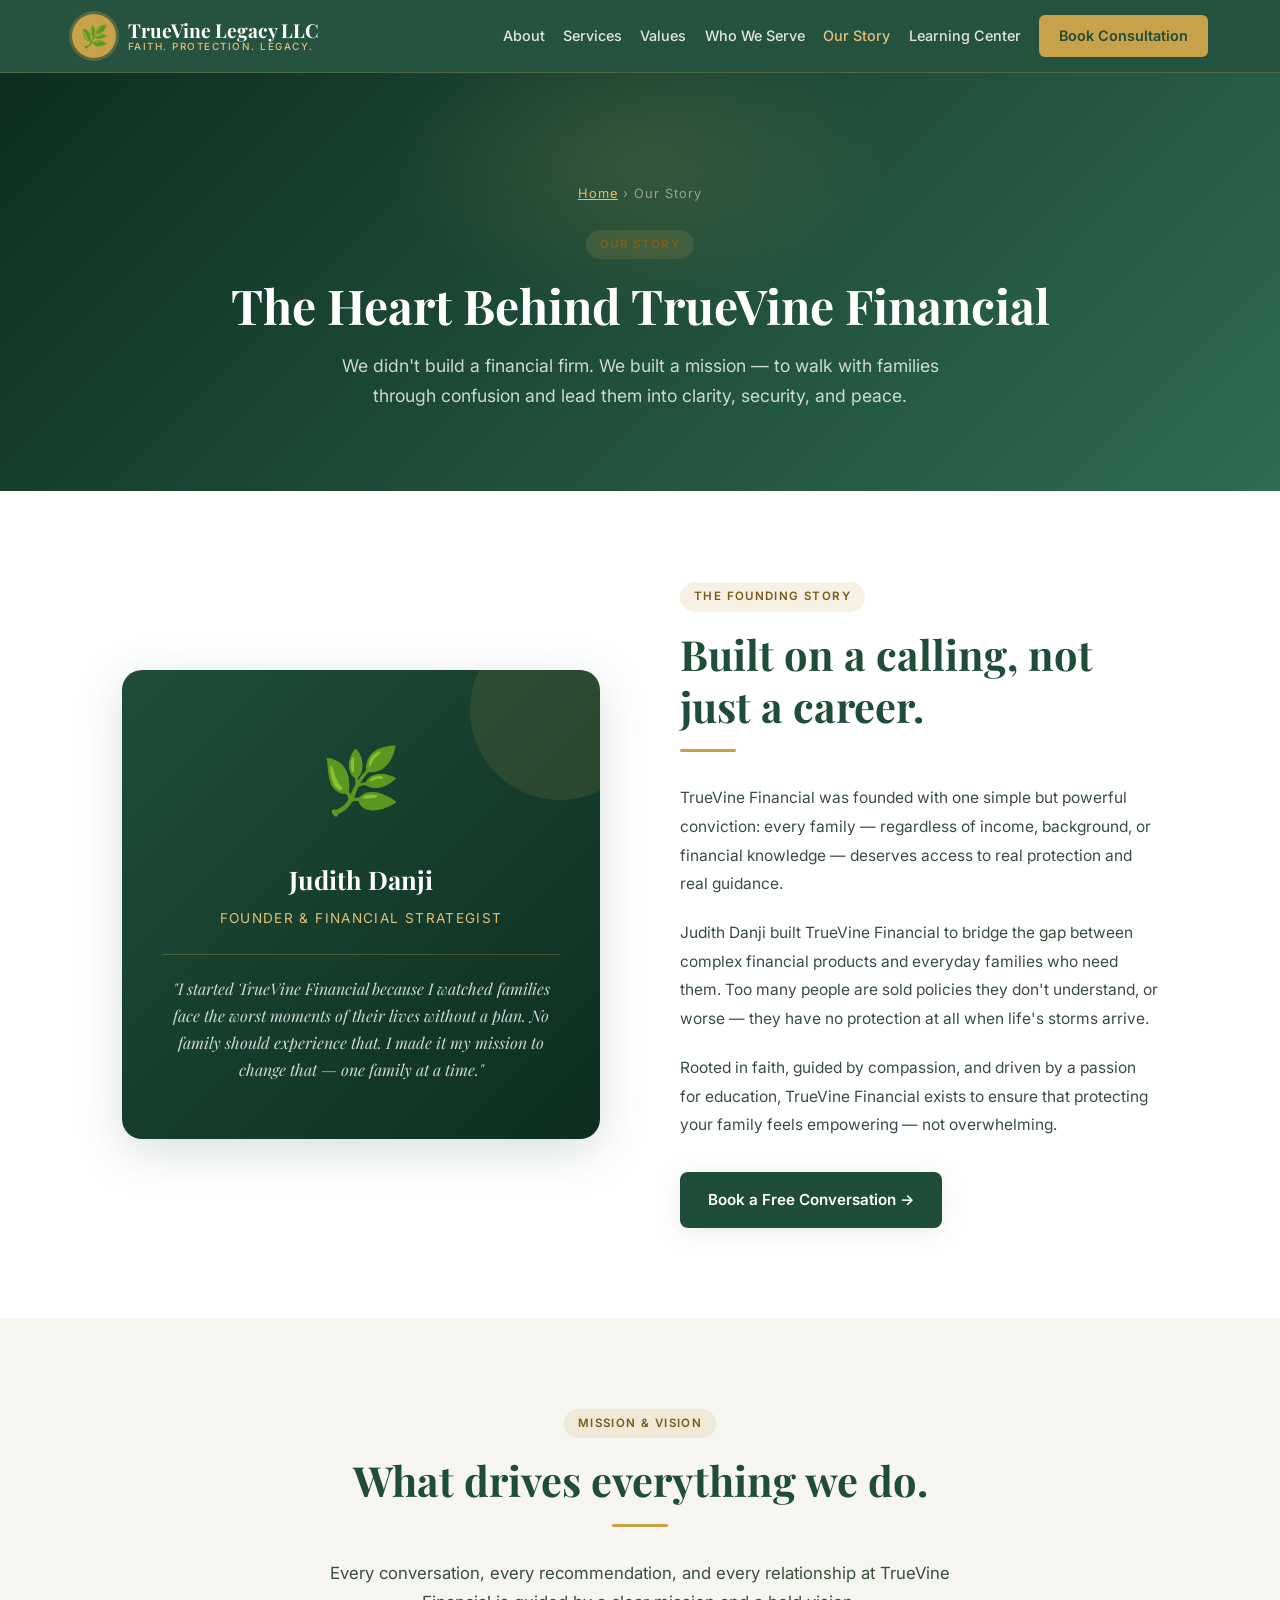
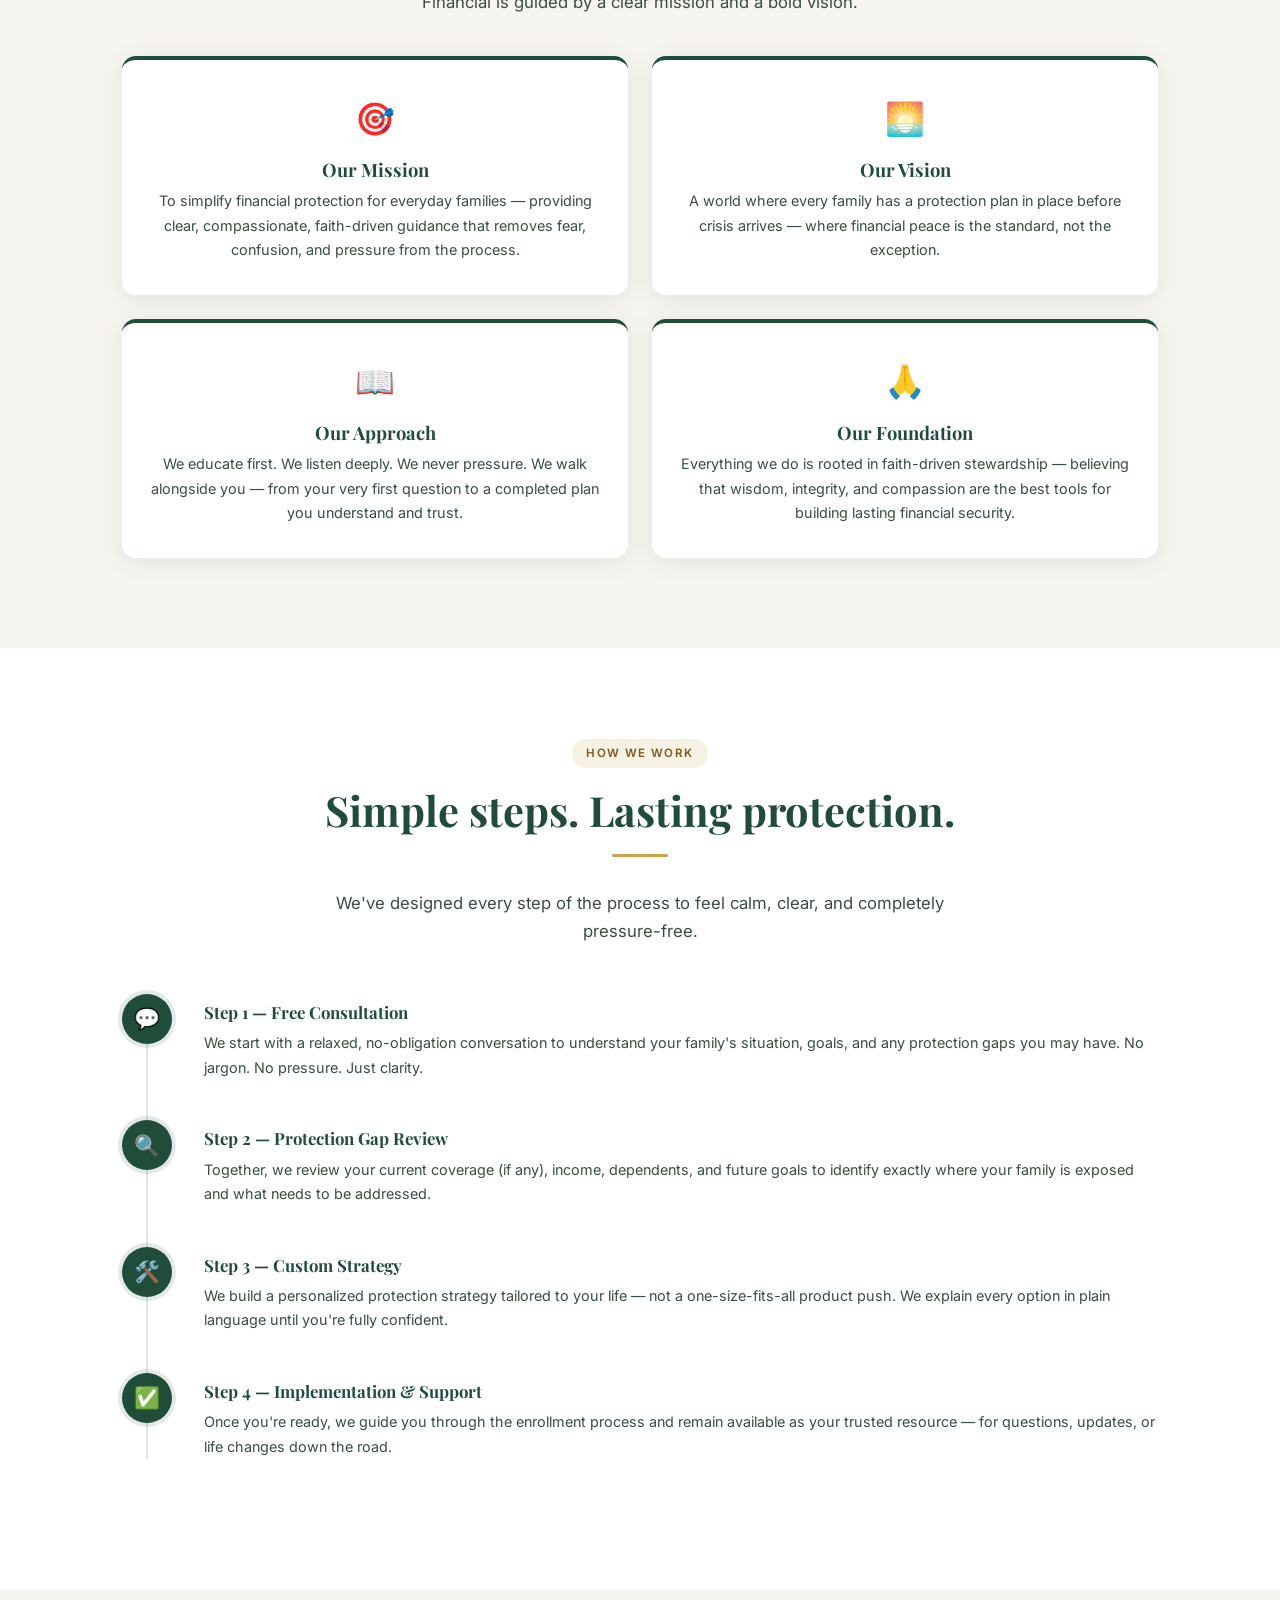
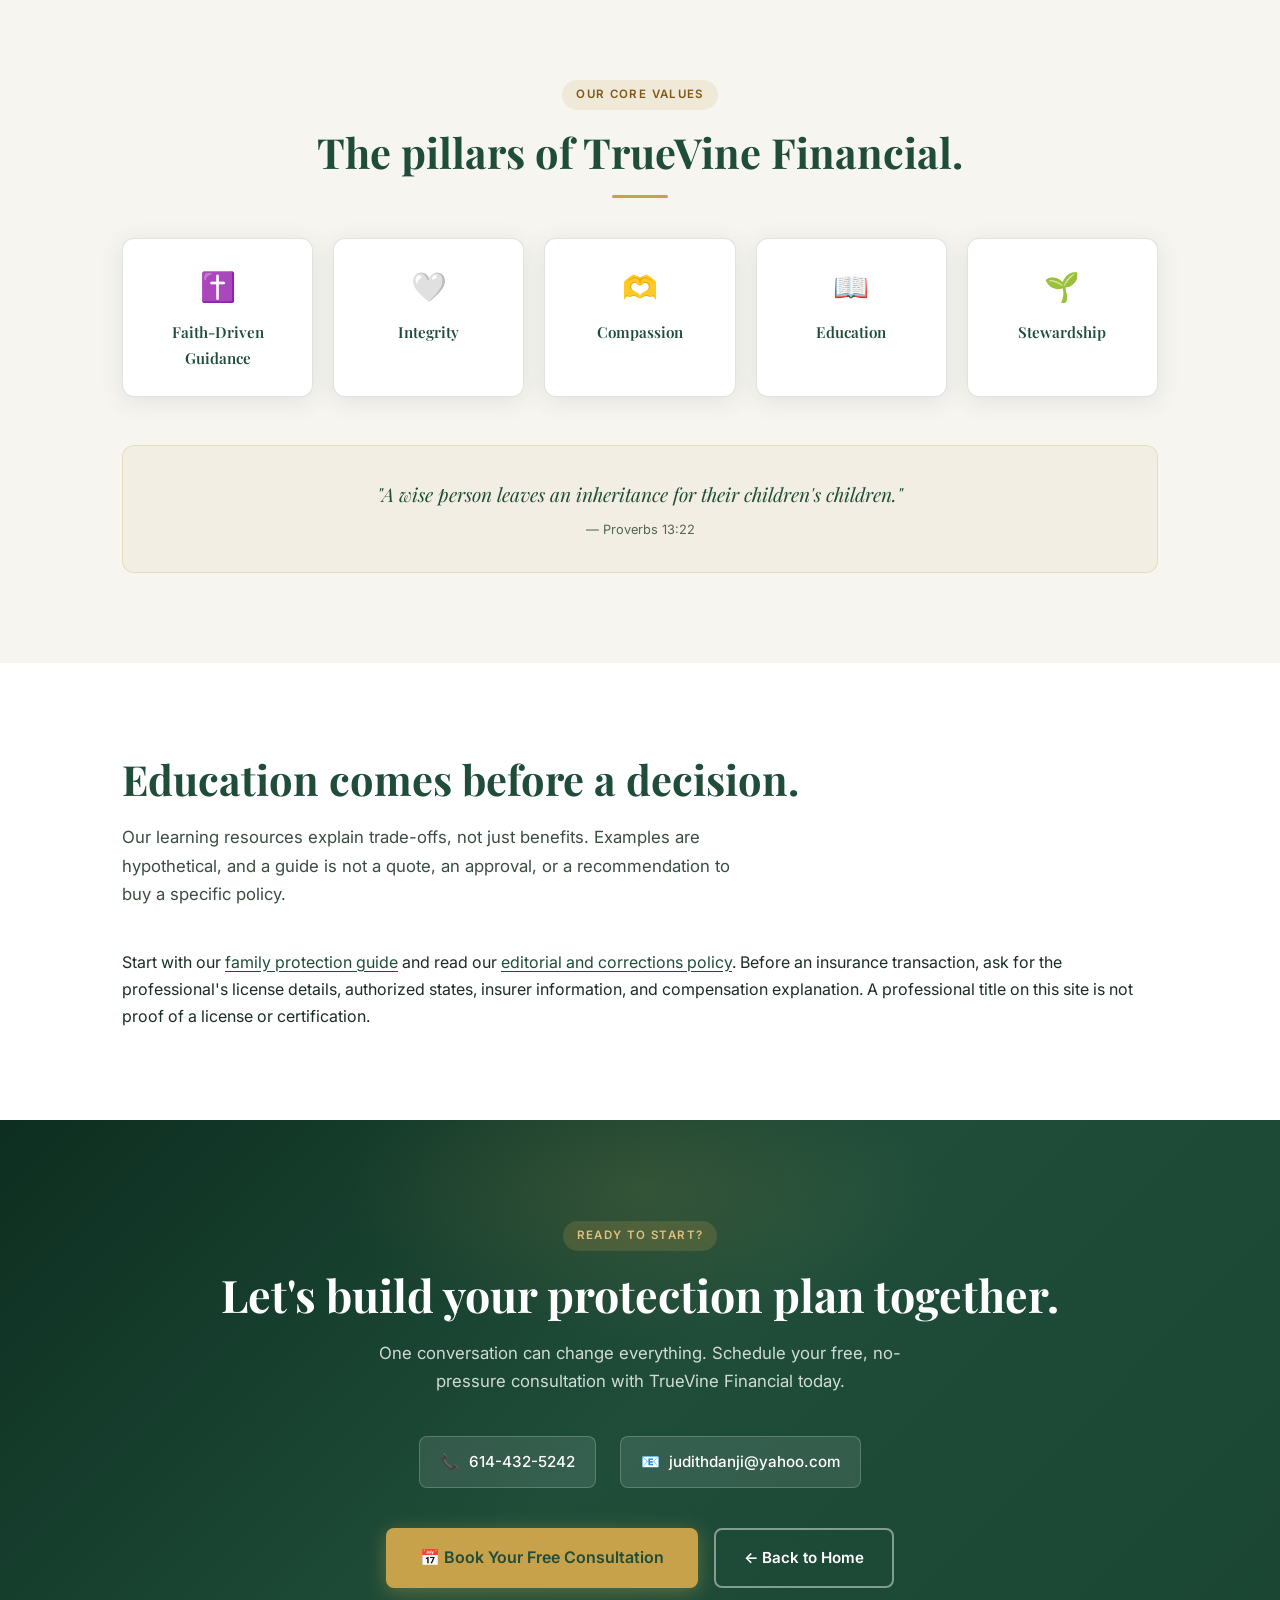
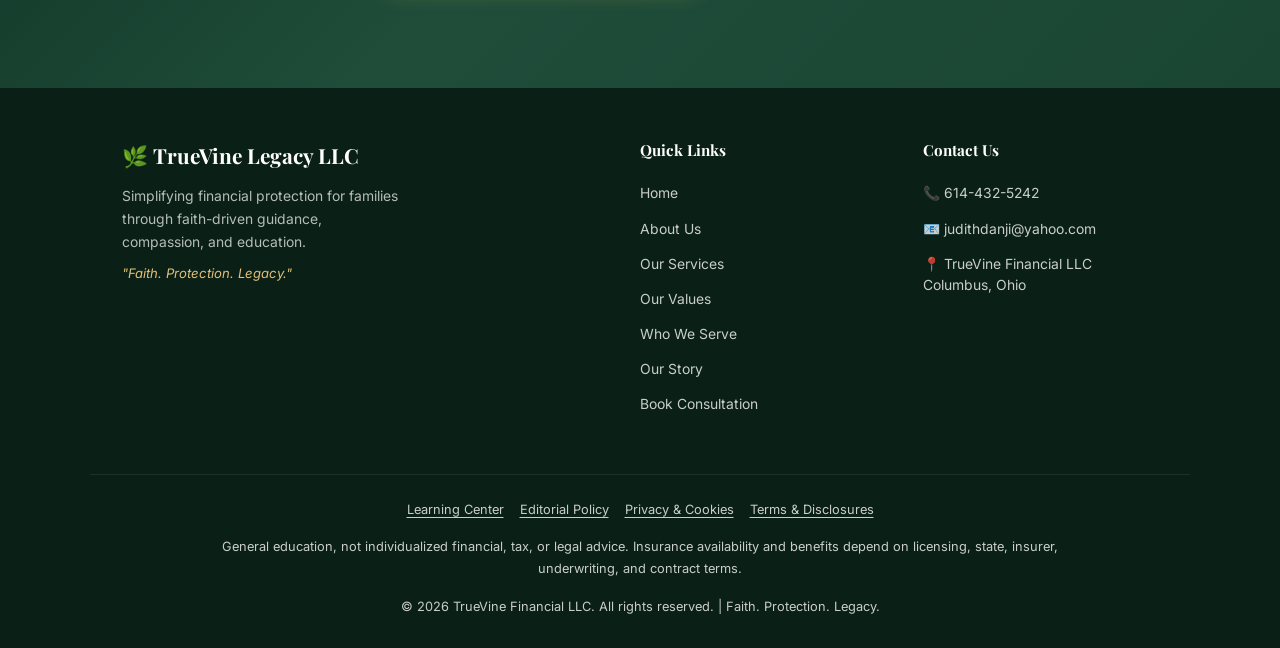
==== commit 0b49c0a9: "updates" ====
--- a/about.html
+++ b/about.html
@@ -162,10 +162,10 @@
   ══════════════════════════════════ -->
   <nav class="navbar" aria-label="Main navigation">
     <div class="nav-inner">
-      <a href="index.html" class="nav-logo" aria-label="TrueVine Financial Home">
+      <a href="index.html" class="nav-logo" aria-label="TrueVine Legacy LLC Home">
         <div class="logo-icon">🌿</div>
         <div class="logo-text">
-          TrueVine Financial
+          TrueVine Legacy LLC
           <span>Faith. Protection. Legacy.</span>
         </div>
       </a>
@@ -393,7 +393,7 @@
         consultation with TrueVine Financial today.
       </p>
       <div class="cta-contacts">
-        <div class="cta-contact-item">📞 <a href="tel:+16147792576">614-779-2576</a></div>
+        <div class="cta-contact-item">📞 <a href="tel:+16144325242">614-432-5242</a></div>
         <div class="cta-contact-item">📧 <a href="mailto:judithdanji@yahoo.com">judithdanji@yahoo.com</a></div>
       </div>
       <div class="cta-buttons">
@@ -412,7 +412,7 @@
   <footer aria-label="Site footer">
     <div class="footer-inner">
       <div class="footer-brand">
-        <div class="logo-text">🌿 TrueVine Financial LLC</div>
+        <div class="logo-text">🌿 TrueVine Legacy LLC</div>
         <p>Simplifying financial protection for families through faith-driven guidance, compassion, and education.</p>
         <div class="tagline">"Faith. Protection. Legacy."</div>
       </div>
@@ -431,7 +431,7 @@
       <div class="footer-col">
         <h5>Contact Us</h5>
         <ul>
-          <li><a href="tel:+16147792576">📞 614-779-2576</a></li>
+          <li><a href="tel:+16144325242">📞 614-432-5242</a></li>
           <li><a href="mailto:judithdanji@yahoo.com">📧 judithdanji@yahoo.com</a></li>
           <li style="font-size:0.87rem; color:rgba(255,255,255,0.78); margin-top:0.75rem; line-height:1.5;">
             📍 TrueVine Financial LLC<br/>Columbus, Ohio
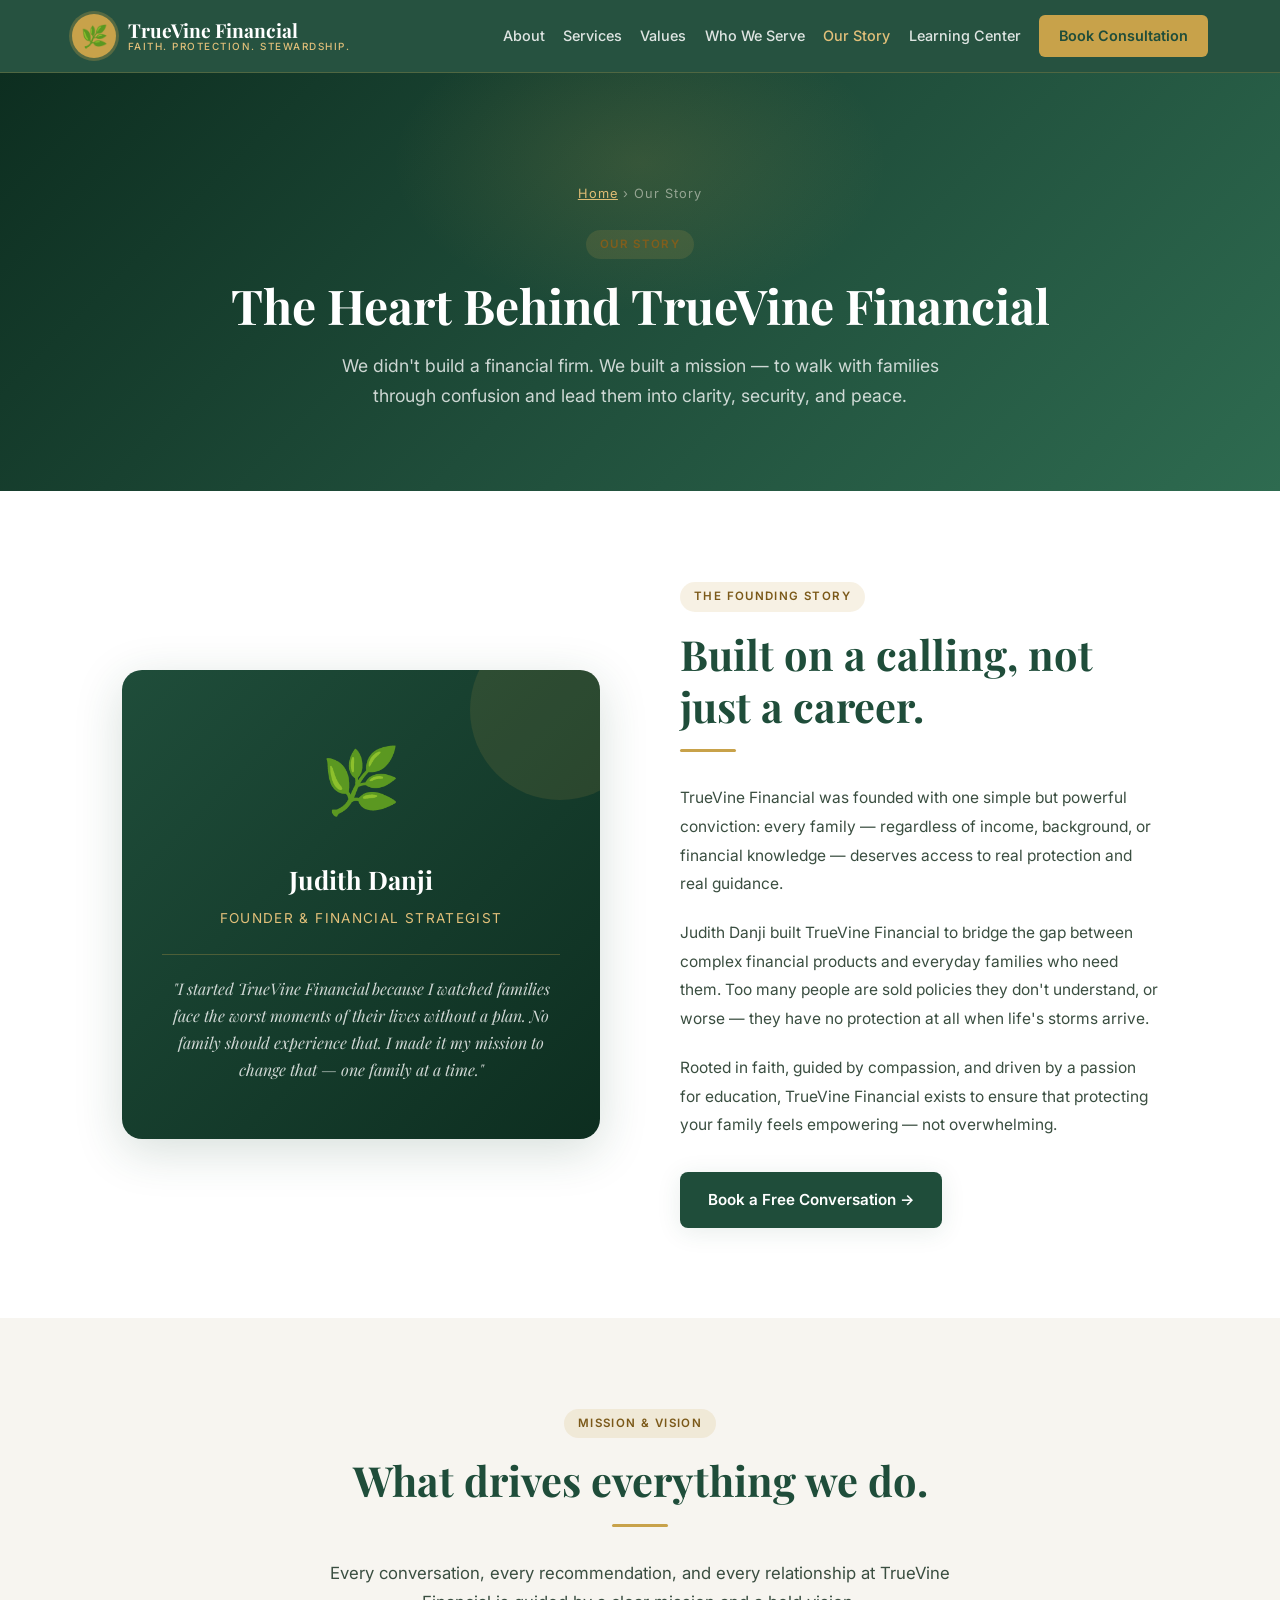
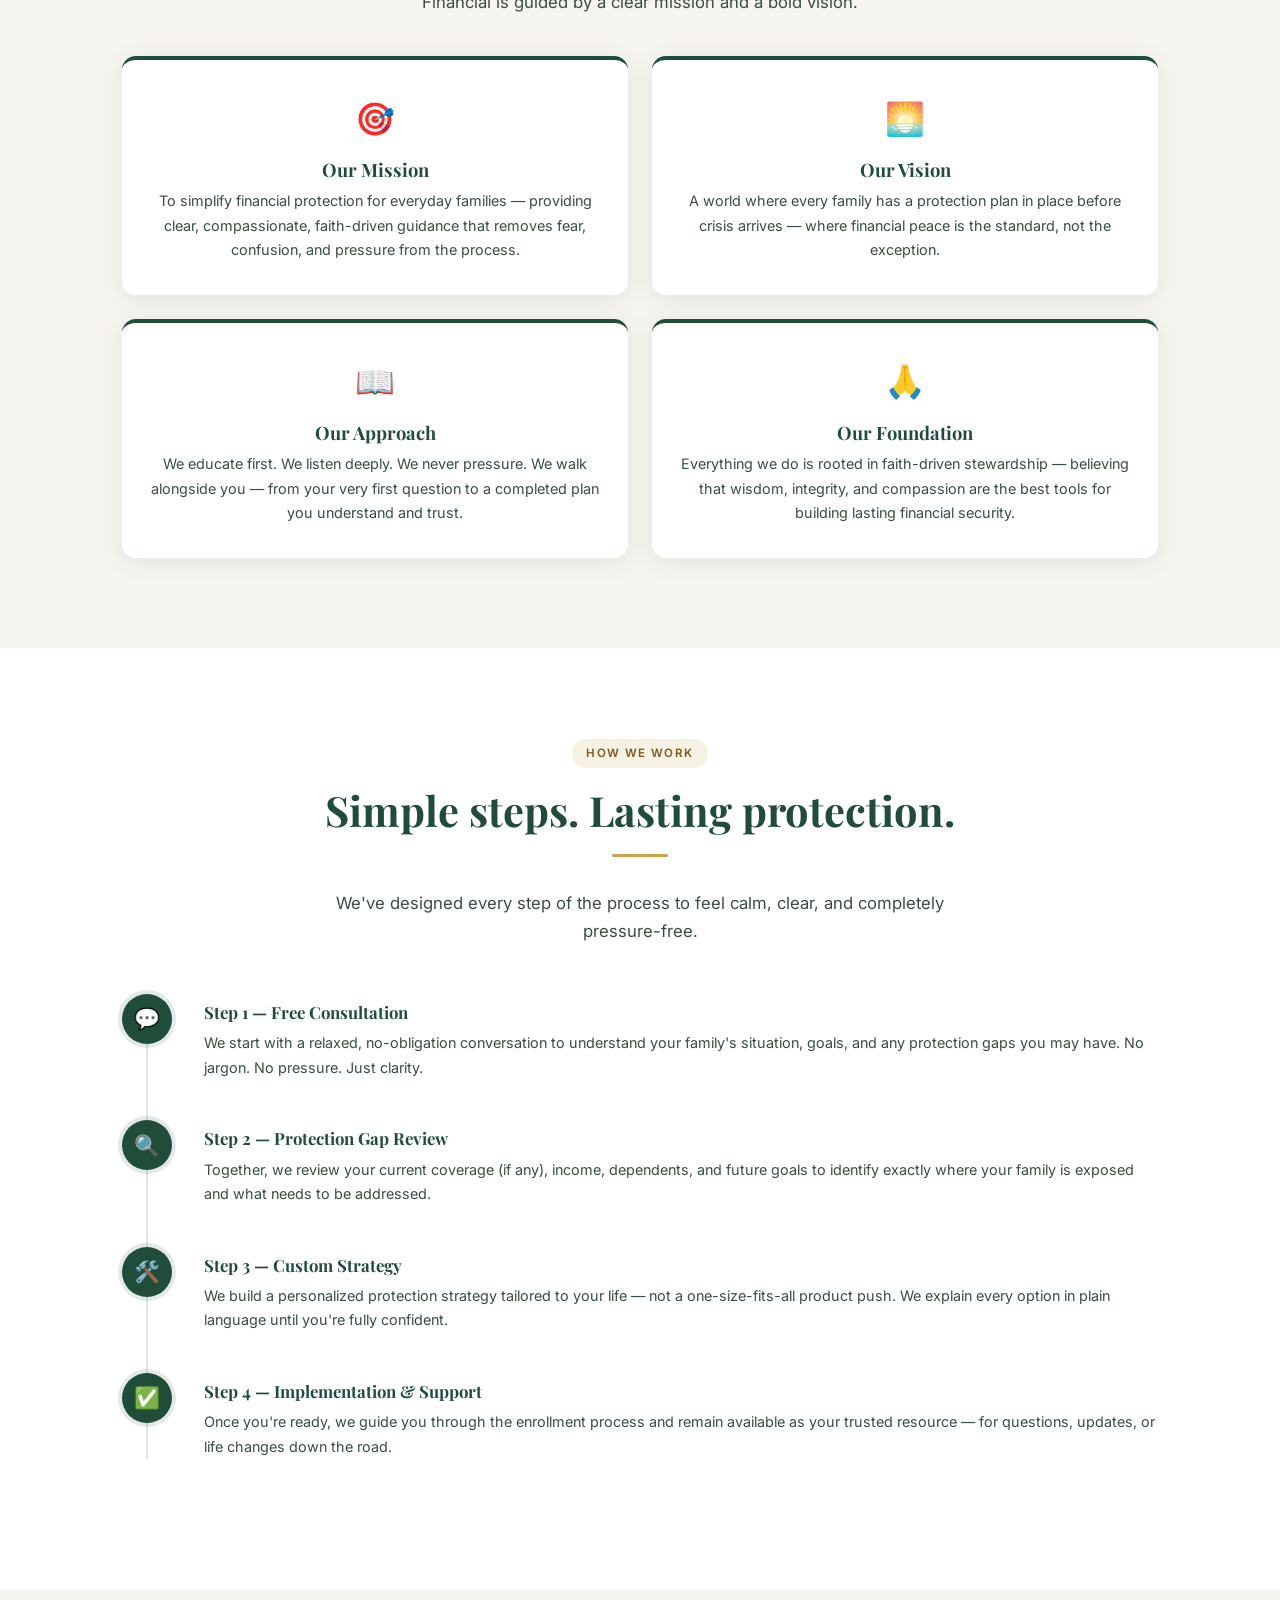
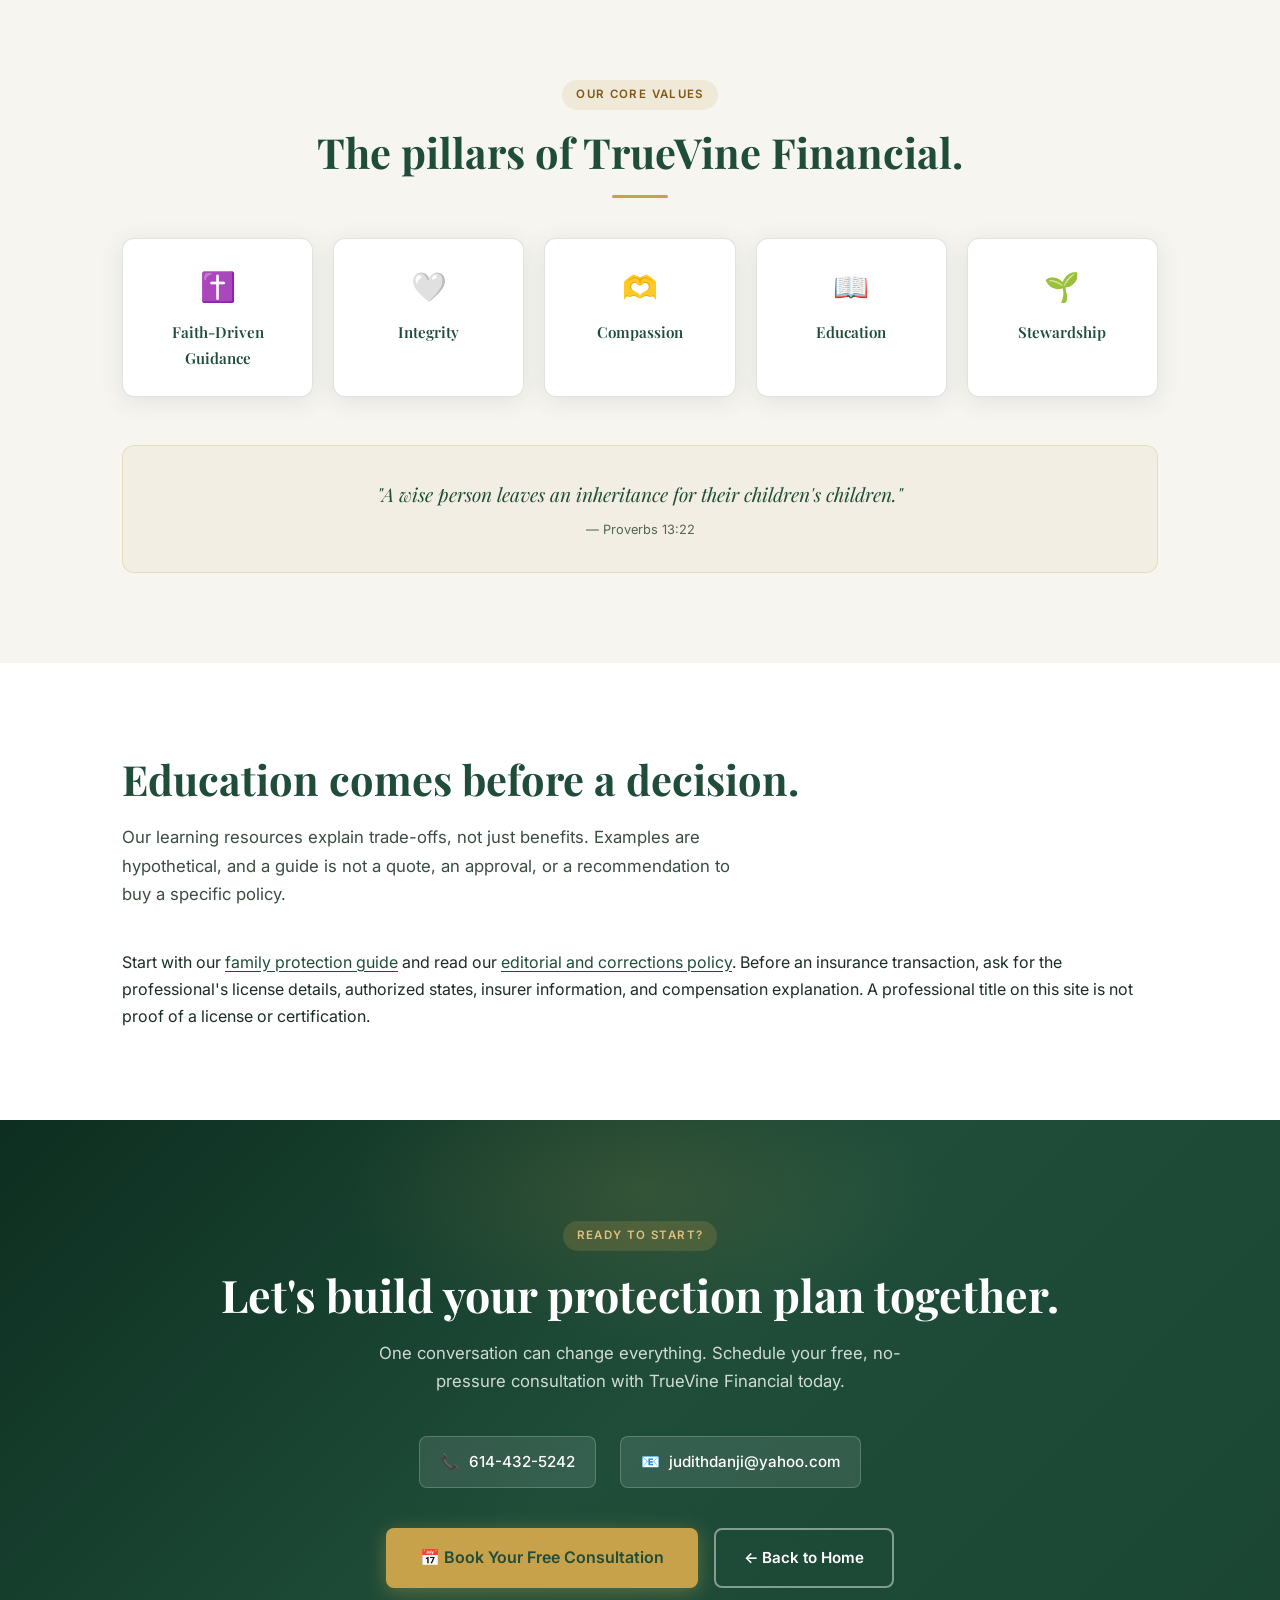
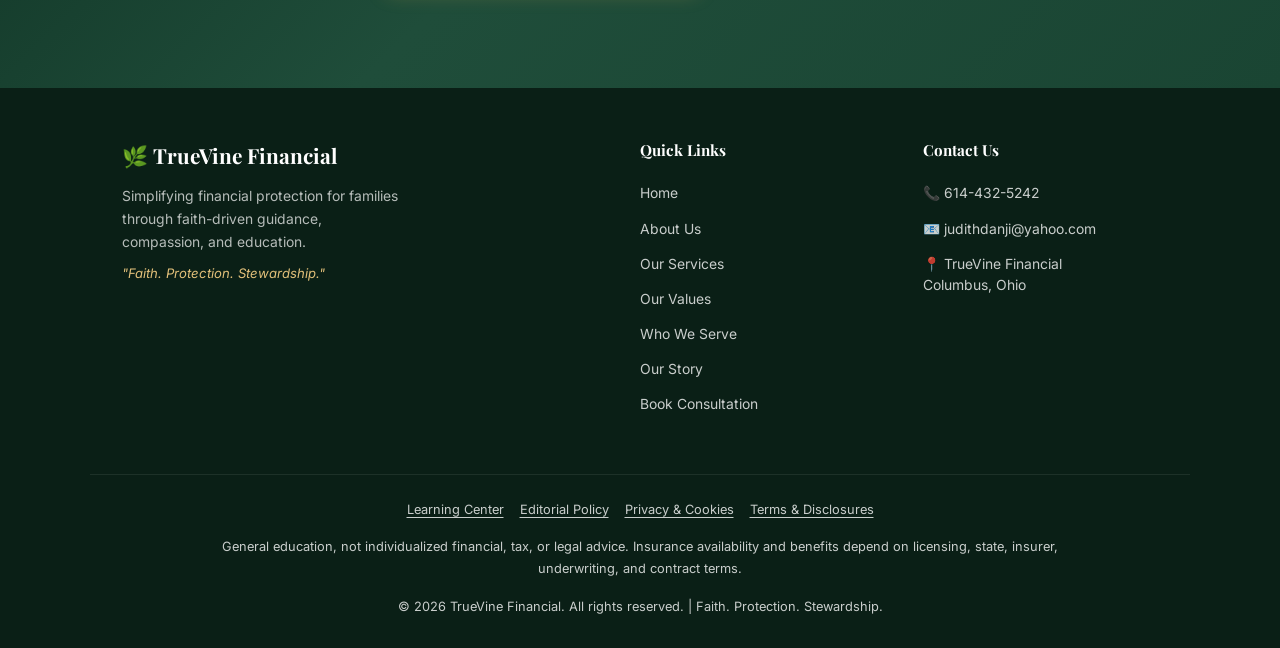
==== commit b39303a9: "more information" ====
--- a/about.html
+++ b/about.html
@@ -2,20 +2,21 @@
 <html lang="en">
 <head>
   <meta charset="UTF-8" />
+  <link rel="icon" type="image/svg+xml" sizes="any" href="favicon.svg" />
   <meta name="viewport" content="width=device-width, initial-scale=1.0" />
-  <title>Our Story — TrueVine Financial LLC</title>
+  <title>Our Story — TrueVine Financial</title>
   <meta name="description" content="Meet TrueVine Financial founder Judith Danji. Learn about our faith-driven mission, education-first approach, and steps toward a clearer family protection plan." />
-  <meta name="author" content="TrueVine Financial LLC">
+  <meta name="author" content="TrueVine Financial">
   <link rel="canonical" href="https://financialpros.brotherfall.com/about.html" />
   <meta name="robots" content="index,follow" />
   <meta name="theme-color" content="#1F4D3A" />
   <meta property="og:type" content="website" />
-  <meta property="og:site_name" content="TrueVine Financial LLC" />
-  <meta property="og:title" content="Our Story — TrueVine Financial LLC" />
+  <meta property="og:site_name" content="TrueVine Financial" />
+  <meta property="og:title" content="Our Story — TrueVine Financial" />
   <meta property="og:description" content="Meet founder Judith Danji and learn about TrueVine's education-first approach to family protection." />
   <meta property="og:url" content="https://financialpros.brotherfall.com/about.html" />
   <meta name="twitter:card" content="summary" />
-  <meta name="twitter:title" content="Our Story — TrueVine Financial LLC" />
+  <meta name="twitter:title" content="Our Story — TrueVine Financial" />
   <meta name="twitter:description" content="Learn about TrueVine's mission and education-first approach." />
   <link rel="preconnect" href="https://fonts.googleapis.com" />
   <link rel="preconnect" href="https://fonts.gstatic.com" crossorigin />
@@ -162,11 +163,11 @@
   ══════════════════════════════════ -->
   <nav class="navbar" aria-label="Main navigation">
     <div class="nav-inner">
-      <a href="index.html" class="nav-logo" aria-label="TrueVine Legacy LLC Home">
+      <a href="index.html" class="nav-logo" aria-label="TrueVine Financial Home">
         <div class="logo-icon">🌿</div>
         <div class="logo-text">
-          TrueVine Legacy LLC
-          <span>Faith. Protection. Legacy.</span>
+          TrueVine Financial
+          <span>Faith. Protection. Stewardship.</span>
         </div>
       </a>
       <div class="nav-links" id="main-navigation">
@@ -412,9 +413,9 @@
   <footer aria-label="Site footer">
     <div class="footer-inner">
       <div class="footer-brand">
-        <div class="logo-text">🌿 TrueVine Legacy LLC</div>
+        <div class="logo-text">🌿 TrueVine Financial</div>
         <p>Simplifying financial protection for families through faith-driven guidance, compassion, and education.</p>
-        <div class="tagline">"Faith. Protection. Legacy."</div>
+        <div class="tagline">"Faith. Protection. Stewardship."</div>
       </div>
       <div class="footer-col">
         <h5>Quick Links</h5>
@@ -434,7 +435,7 @@
           <li><a href="tel:+16144325242">📞 614-432-5242</a></li>
           <li><a href="mailto:judithdanji@yahoo.com">📧 judithdanji@yahoo.com</a></li>
           <li style="font-size:0.87rem; color:rgba(255,255,255,0.78); margin-top:0.75rem; line-height:1.5;">
-            📍 TrueVine Financial LLC<br/>Columbus, Ohio
+            📍 TrueVine Financial<br/>Columbus, Ohio
           </li>
         </ul>
       </div>
@@ -448,7 +449,7 @@
       </nav>
       <p class="footer-disclaimer">General education, not individualized financial, tax, or legal advice.
         Insurance availability and benefits depend on licensing, state, insurer, underwriting, and contract terms.</p>
-      <p>© 2026 TrueVine Financial LLC. All rights reserved. | Faith. Protection. Legacy.</p>
+      <p>© 2026 TrueVine Financial. All rights reserved. | Faith. Protection. Stewardship.</p>
     </div>
   </footer>
 
--- a/styles.css
+++ b/styles.css
@@ -216,7 +216,7 @@
   font-size: 2rem; font-weight: 700;
   color: var(--white); line-height: 1.1;
 }
-.shield-llc {
+.shield-label {
   font-family: 'Inter', sans-serif;
   font-size: 0.75rem; font-weight: 600;
   letter-spacing: 0.2em; text-transform: uppercase;
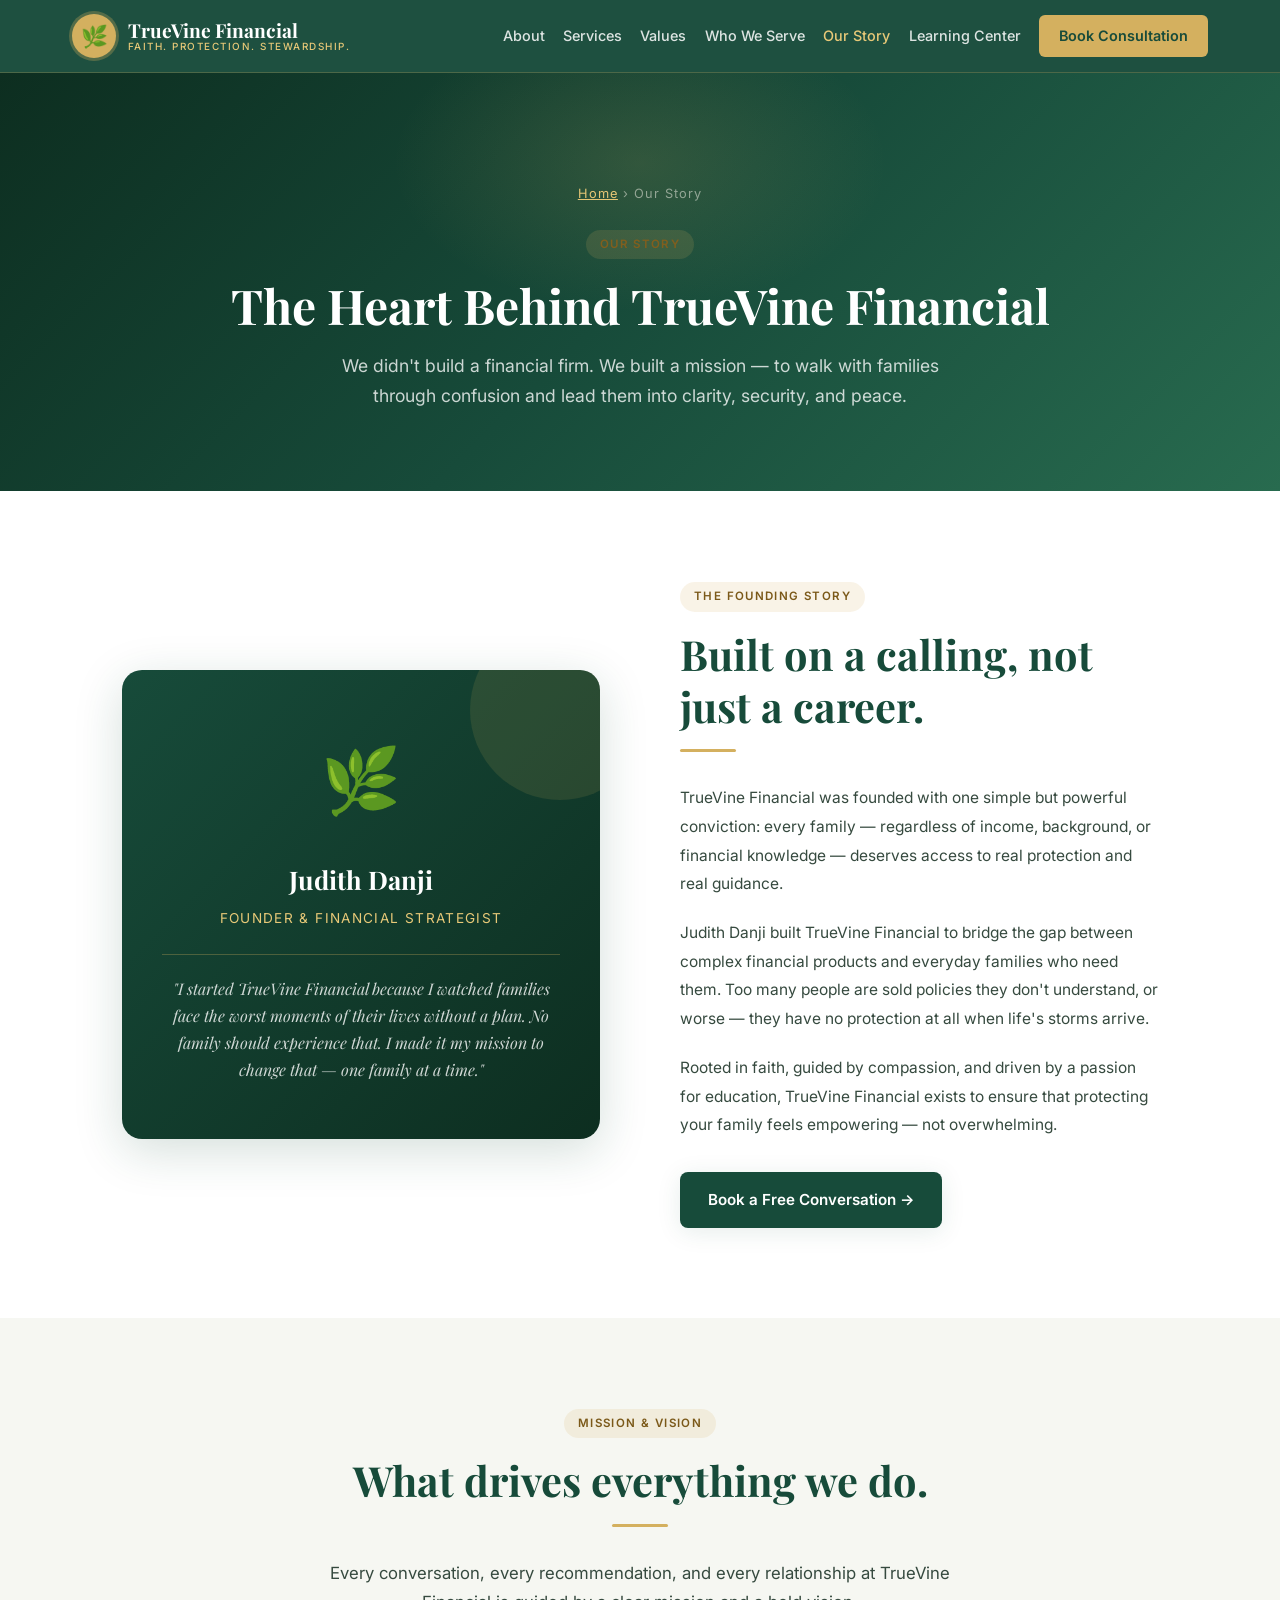
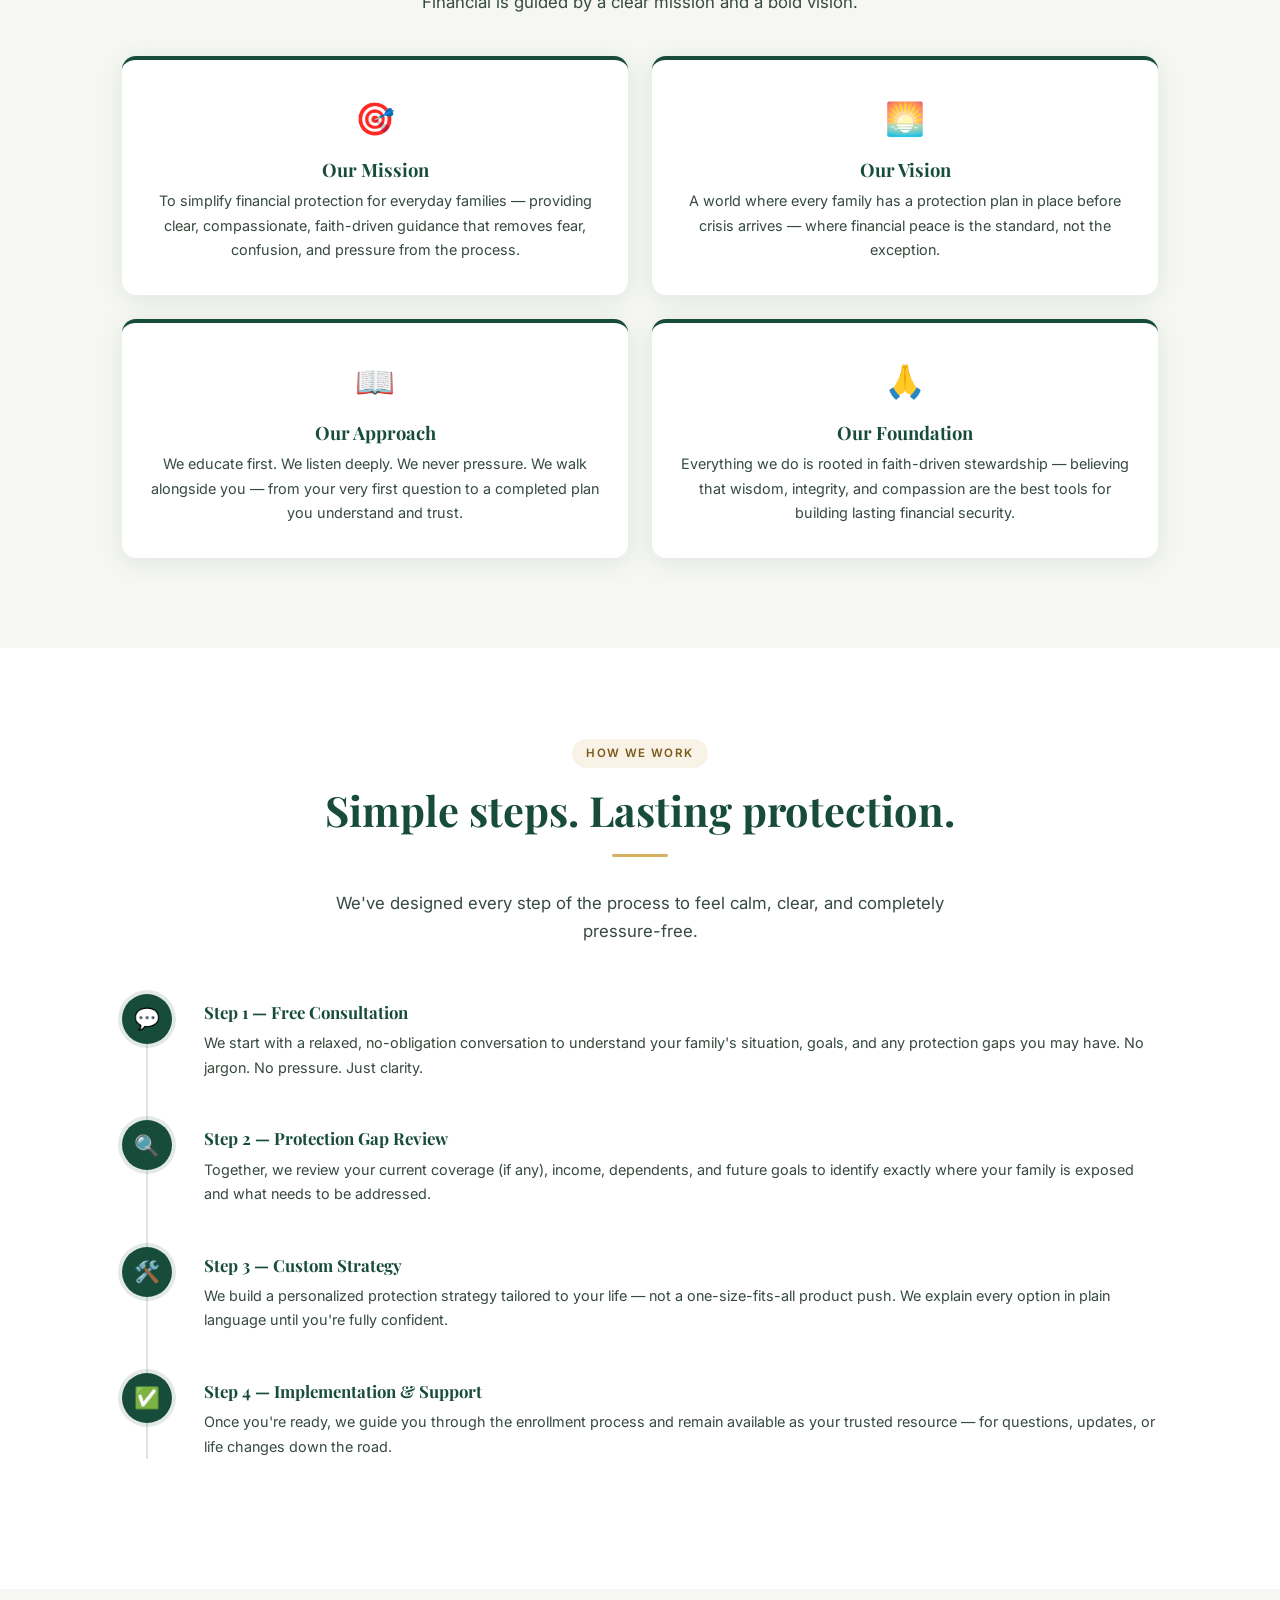
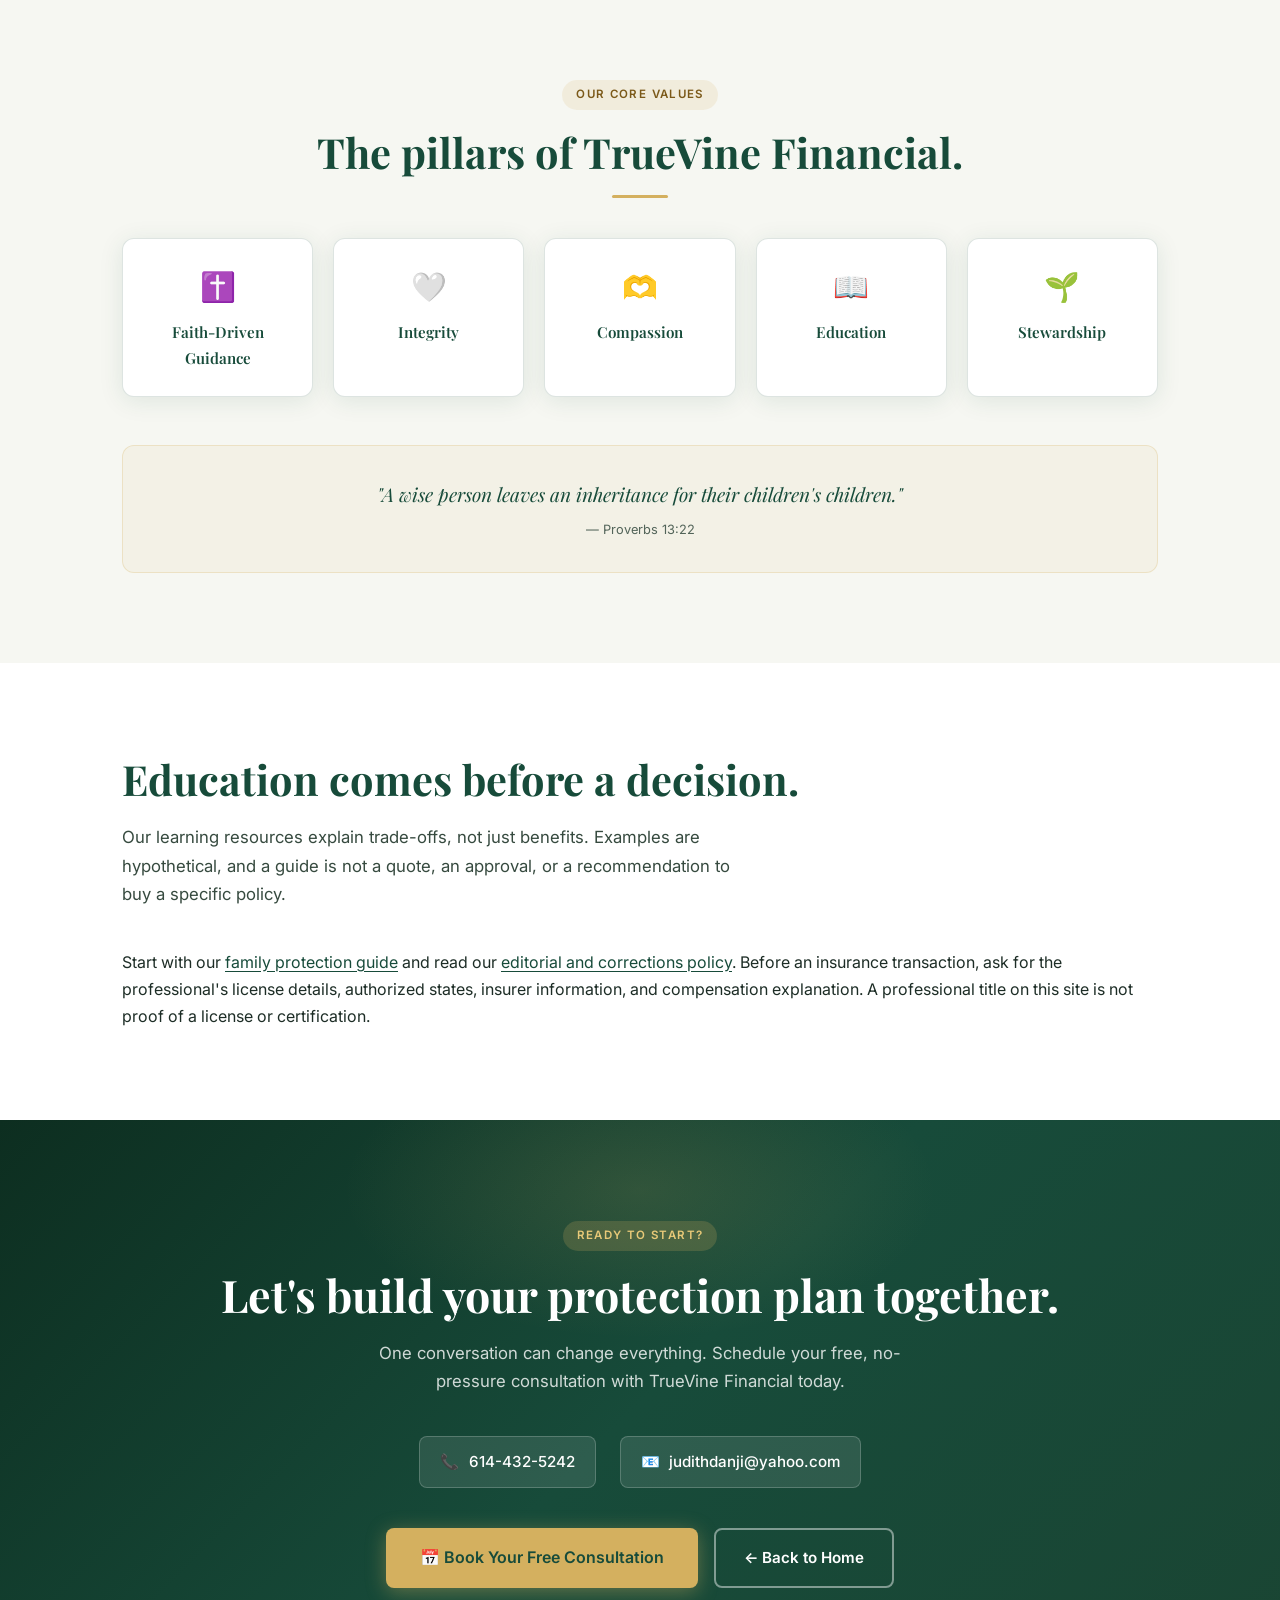
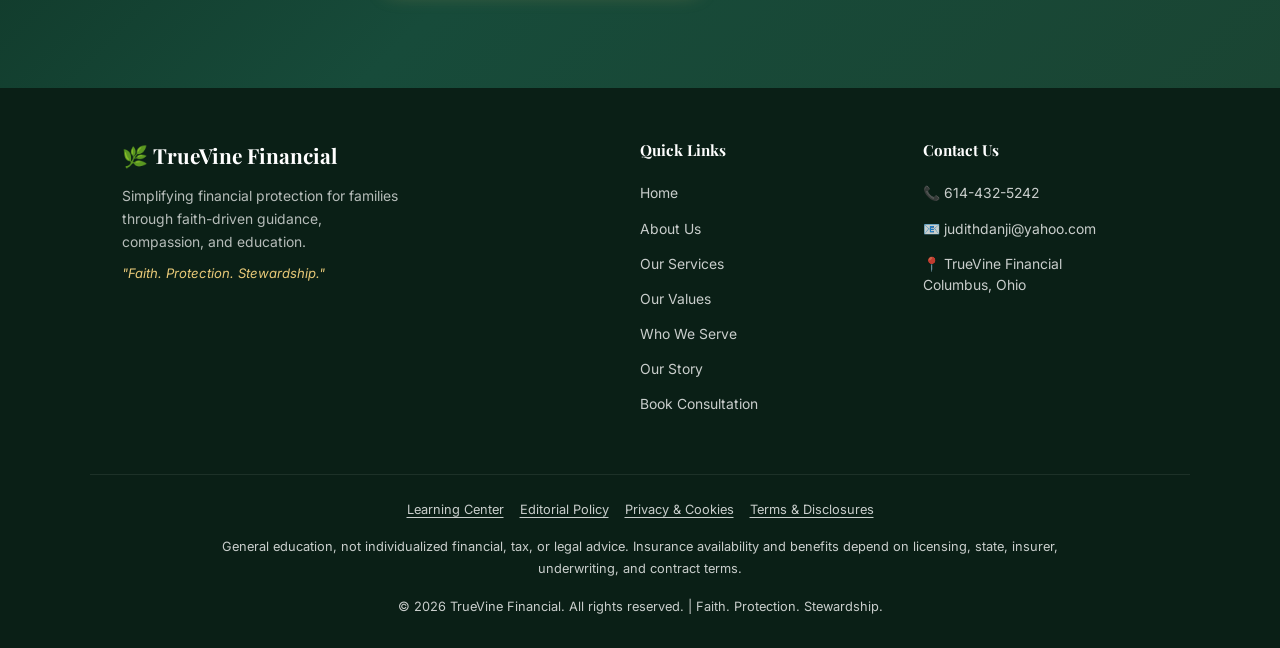
==== commit 1a81577d: "more updates" ====
--- a/about.html
+++ b/about.html
@@ -9,7 +9,7 @@
   <meta name="author" content="TrueVine Financial">
   <link rel="canonical" href="https://financialpros.brotherfall.com/about.html" />
   <meta name="robots" content="index,follow" />
-  <meta name="theme-color" content="#1F4D3A" />
+  <meta name="theme-color" content="#174B3A" />
   <meta property="og:type" content="website" />
   <meta property="og:site_name" content="TrueVine Financial" />
   <meta property="og:title" content="Our Story — TrueVine Financial" />
@@ -25,7 +25,7 @@
   <style>
     /* ── Page-specific overrides ── */
     .page-hero {
-      background: linear-gradient(135deg, #0D2E20 0%, #1F4D3A 50%, #2E6B50 100%);
+      background: linear-gradient(135deg, #0D2E20 0%, var(--green) 50%, var(--green-mid) 100%);
       padding: 110px 0 80px;
       text-align: center;
       position: relative;
@@ -35,7 +35,7 @@
       content: '';
       position: absolute; top: -60px; left: 50%; transform: translateX(-50%);
       width: 500px; height: 300px; border-radius: 50%;
-      background: radial-gradient(ellipse, rgba(200,162,74,0.15) 0%, transparent 70%);
+      background: radial-gradient(ellipse, rgba(212,176,95,0.15) 0%, transparent 70%);
       pointer-events: none;
     }
     .page-hero h1 {
@@ -79,7 +79,7 @@
       content: '';
       position: absolute; top: -50px; right: -50px;
       width: 180px; height: 180px; border-radius: 50%;
-      background: rgba(200,162,74,0.12);
+      background: rgba(212,176,95,0.12);
     }
     .story-visual-icon { font-size: 4rem; margin-bottom: 1.5rem; }
     .story-visual-name {
@@ -99,7 +99,7 @@
       font-size: 1rem;
       font-style: italic;
       color: rgba(255,255,255,0.8);
-      border-top: 1px solid rgba(200,162,74,0.3);
+      border-top: 1px solid rgba(212,176,95,0.3);
       padding-top: 1.25rem;
       line-height: 1.7;
     }
@@ -387,7 +387,7 @@
   </section>
   <section class="cta-section">
     <div class="container" style="position:relative; z-index:2;">
-      <div class="tag" style="background:rgba(200,162,74,0.2); color:var(--gold-light);">Ready to Start?</div>
+      <div class="tag" style="background:rgba(212,176,95,0.2); color:var(--gold-light);">Ready to Start?</div>
       <h2>Let's build your protection plan together.</h2>
       <p>
         One conversation can change everything. Schedule your free, no-pressure
--- a/styles.css
+++ b/styles.css
@@ -1,18 +1,18 @@
 /* ── Reset & Base ── */
 *, *::before, *::after { box-sizing: border-box; margin: 0; padding: 0; }
 :root {
-  --green:       #1F4D3A;
-  --green-mid:   #2E6B50;
-  --green-light: #3D8A65;
-  --gold:        #C8A24A;
-  --gold-light:  #E2C07A;
+  --green:       #174B3A;
+  --green-mid:   #286B4F;
+  --green-light: #4D916D;
+  --gold:        #D4B05F;
+  --gold-light:  #E8C978;
   --white:       #FFFFFF;
-  --off-white:   #F7F5F0;
-  --text-dark:   #1A2E23;
-  --text-mid:    #3A4E40;
-  --text-light:  #526558;
-  --shadow:      0 4px 24px rgba(31,77,58,0.10);
-  --shadow-lg:   0 12px 48px rgba(31,77,58,0.18);
+  --off-white:   #F6F7F2;
+  --text-dark:   #1D2D26;
+  --text-mid:    #364A3F;
+  --text-light:  #526459;
+  --shadow:      0 4px 24px rgba(23,75,58,0.10);
+  --shadow-lg:   0 12px 48px rgba(23,75,58,0.18);
 }
 html { scroll-behavior: smooth; }
 body {
@@ -31,7 +31,7 @@
 .section-alt { background: var(--off-white); }
 .tag {
   display: inline-block;
-  background: rgba(200,162,74,0.15);
+  background: rgba(212,176,95,0.15);
   color: var(--gold);
   font-size: 0.72rem;
   font-weight: 600;
@@ -65,9 +65,9 @@
 /* ── Navbar ── */
 .navbar {
   position: sticky; top: 0; z-index: 999;
-  background: rgba(31,77,58,0.97);
+  background: rgba(23,75,58,0.97);
   backdrop-filter: blur(10px);
-  border-bottom: 1px solid rgba(200,162,74,0.25);
+  border-bottom: 1px solid rgba(212,176,95,0.25);
 }
 .nav-inner {
   display: flex; align-items: center; justify-content: space-between;
@@ -81,7 +81,7 @@
   display: flex; align-items: center; justify-content: center;
   font-size: 1.35rem;
   flex-shrink: 0;
-  box-shadow: 0 0 0 3px rgba(200,162,74,0.3);
+  box-shadow: 0 0 0 3px rgba(212,176,95,0.3);
 }
 .nav-logo .logo-text {
   font-family: 'Playfair Display', serif;
@@ -115,7 +115,7 @@
 /* ── Hero ── */
 .hero {
   position: relative; overflow: hidden;
-  background: linear-gradient(135deg, #0D2E20 0%, #1F4D3A 40%, #2E6B50 75%, #1A4533 100%);
+  background: linear-gradient(135deg, #0D2E20 0%, var(--green) 40%, var(--green-mid) 75%, #123D30 100%);
   min-height: 92vh;
   display: flex; align-items: center;
 }
@@ -125,7 +125,7 @@
   position: absolute; top: -120px; right: -120px;
   width: 600px; height: 600px;
   border-radius: 50%;
-  background: radial-gradient(circle, rgba(200,162,74,0.12) 0%, transparent 70%);
+  background: radial-gradient(circle, rgba(212,176,95,0.12) 0%, transparent 70%);
   pointer-events: none;
 }
 .hero::after {
@@ -140,7 +140,7 @@
   position: absolute; top: 0; left: 50%;
   transform: translateX(-50%);
   width: 300px; height: 300px;
-  background: radial-gradient(ellipse at center, rgba(200,162,74,0.18) 0%, transparent 70%);
+  background: radial-gradient(ellipse at center, rgba(212,176,95,0.18) 0%, transparent 70%);
   pointer-events: none;
 }
 .hero-inner {
@@ -151,7 +151,7 @@
 }
 .hero-badge {
   display: inline-flex; align-items: center; gap: 6px;
-  background: rgba(200,162,74,0.15); border: 1px solid rgba(200,162,74,0.3);
+  background: rgba(212,176,95,0.15); border: 1px solid rgba(212,176,95,0.3);
   color: var(--gold-light); font-size: 0.72rem; font-weight: 600;
   letter-spacing: 0.12em; text-transform: uppercase;
   padding: 6px 14px; border-radius: 50px; margin-bottom: 1.5rem;
@@ -177,9 +177,9 @@
 .btn:hover { transform: translateY(-2px); }
 .btn-primary {
   background: var(--gold); color: var(--green);
-  box-shadow: 0 4px 20px rgba(200,162,74,0.4);
-}
-.btn-primary:hover { background: var(--gold-light); box-shadow: 0 6px 28px rgba(200,162,74,0.55); }
+  box-shadow: 0 4px 20px rgba(212,176,95,0.4);
+}
+.btn-primary:hover { background: var(--gold-light); box-shadow: 0 6px 28px rgba(212,176,95,0.55); }
 .btn-outline {
   background: transparent;
   border: 2px solid rgba(255,255,255,0.45);
@@ -252,7 +252,7 @@
   content: '';
   position: absolute; top: -60px; right: -60px;
   width: 220px; height: 220px; border-radius: 50%;
-  background: rgba(200,162,74,0.12);
+  background: rgba(212,176,95,0.12);
 }
 .welcome-visual-icon { font-size: 4rem; }
 .welcome-visual-text {
@@ -262,7 +262,7 @@
 }
 .welcome-visual-quote {
   font-size: 0.85rem; color: var(--gold-light);
-  border-top: 1px solid rgba(200,162,74,0.3);
+  border-top: 1px solid rgba(212,176,95,0.3);
   padding-top: 1rem; width: 100%;
 }
 
@@ -288,7 +288,7 @@
   transform: scaleX(0); transform-origin: left;
   transition: transform 0.3s;
 }
-.service-card:hover { transform: translateY(-6px); box-shadow: var(--shadow-lg); border-color: rgba(200,162,74,0.3); }
+.service-card:hover { transform: translateY(-6px); box-shadow: var(--shadow-lg); border-color: rgba(212,176,95,0.3); }
 .service-card:hover::after { transform: scaleX(1); }
 .service-icon { font-size: 2.2rem; margin-bottom: 1rem; }
 .service-title { font-family: 'Playfair Display', serif; font-size: 1.05rem; color: var(--green); margin-bottom: 0.5rem; font-weight: 600; }
@@ -296,7 +296,7 @@
 .services-goal {
   margin-top: 3rem; text-align: center;
   padding: 1.5rem 2.5rem;
-  background: linear-gradient(135deg, rgba(31,77,58,0.06), rgba(200,162,74,0.08));
+  background: linear-gradient(135deg, rgba(23,75,58,0.06), rgba(212,176,95,0.08));
   border: 1px solid rgba(31,77,58,0.12);
   border-radius: 12px; font-size: 1rem;
   color: var(--text-mid); font-style: italic;
@@ -349,8 +349,8 @@
 .faith-scripture {
   margin-top: 3rem; text-align: center;
   padding: 2rem 3rem;
-  background: rgba(200,162,74,0.08);
-  border: 1px solid rgba(200,162,74,0.25);
+  background: rgba(212,176,95,0.08);
+  border: 1px solid rgba(212,176,95,0.25);
   border-radius: 12px;
   font-family: 'Playfair Display', serif;
   font-size: 1.2rem; font-style: italic;
@@ -385,7 +385,7 @@
   content: '';
   position: absolute; top: -80px; left: 50%; transform: translateX(-50%);
   width: 600px; height: 300px; border-radius: 50%;
-  background: radial-gradient(ellipse, rgba(200,162,74,0.15) 0%, transparent 70%);
+  background: radial-gradient(ellipse, rgba(212,176,95,0.15) 0%, transparent 70%);
 }
 .cta-section h2 { font-size: clamp(1.8rem, 4vw, 2.8rem); color: var(--white); margin-bottom: 1rem; }
 .cta-section p { font-size: 1.05rem; color: rgba(255,255,255,0.8); max-width: 580px; margin: 0 auto 2.5rem; }
@@ -449,7 +449,7 @@
 .fade-up { opacity: 1; transform: none; }
 
 /* Shared navigation and reading layouts */
-:focus-visible { outline: 3px solid #9C701B; outline-offset: 4px; }
+:focus-visible { outline: 3px solid #8A641F; outline-offset: 4px; }
 [id] { scroll-margin-top: 90px; }
 .skip-link {
   position: fixed; top: 8px; left: 8px; z-index: 1000;
@@ -501,7 +501,7 @@
   .js .nav-links { display: none; }
   .js .nav-links.is-open {
     display: flex; position: absolute; top: 72px; left: 0; right: 0;
-    flex-direction: column; align-items: stretch; background: #1F4D3A;
+    flex-direction: column; align-items: stretch; background: var(--green);
     padding: 1.5rem 2rem; gap: 1.25rem;
     max-height: calc(100dvh - 72px); overflow-y: auto;
   }
